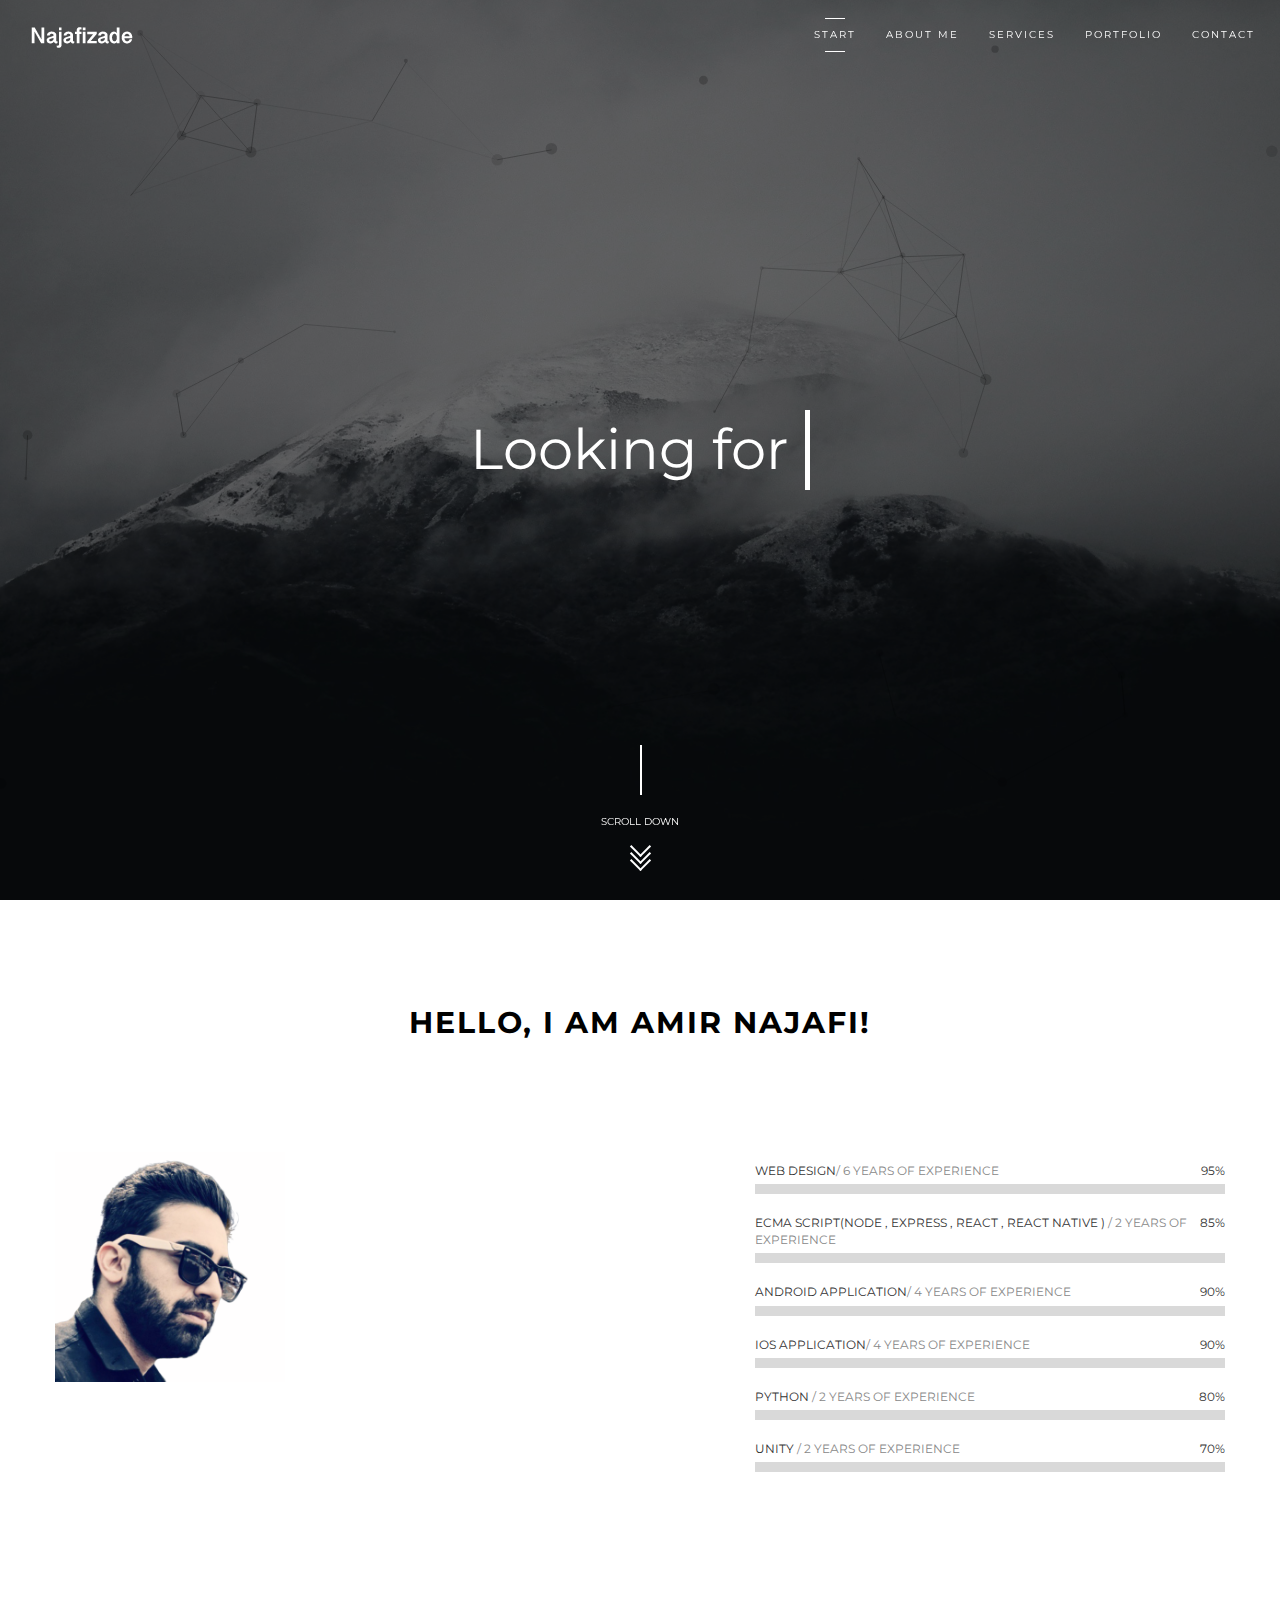
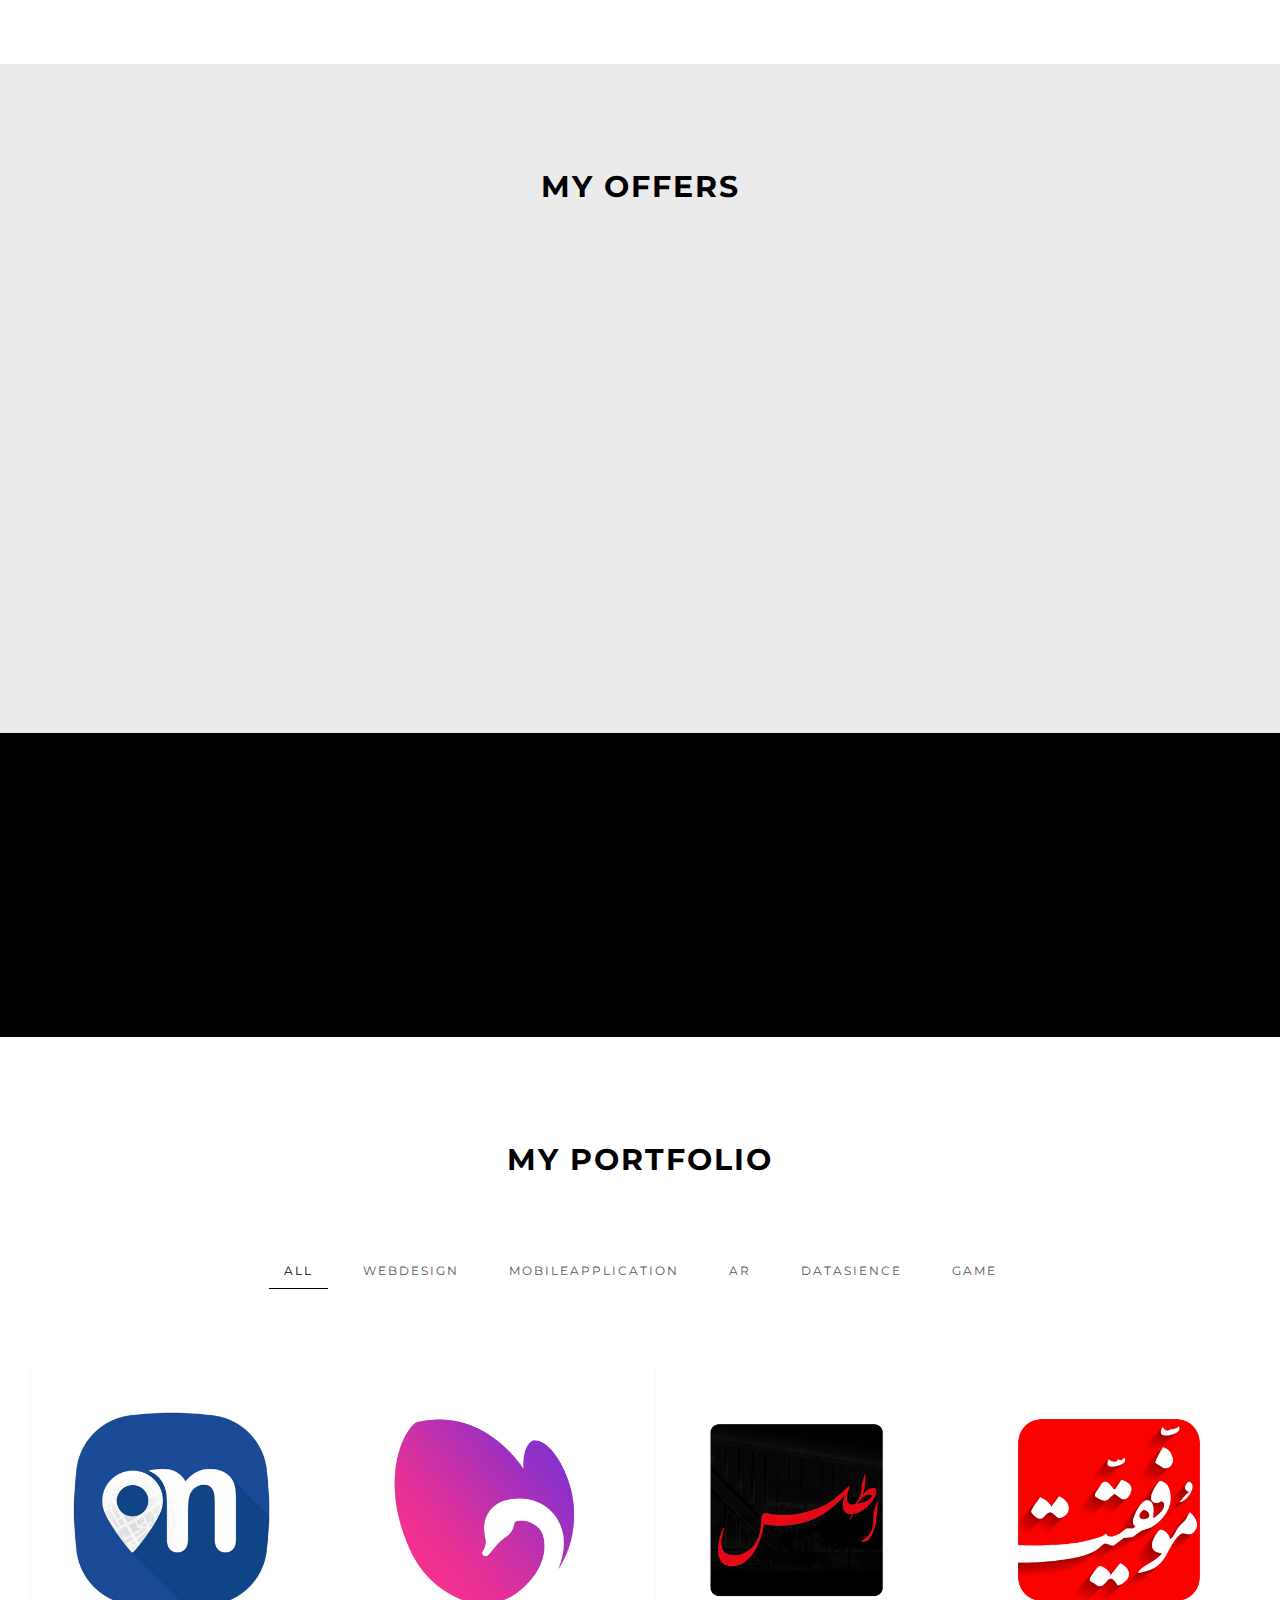
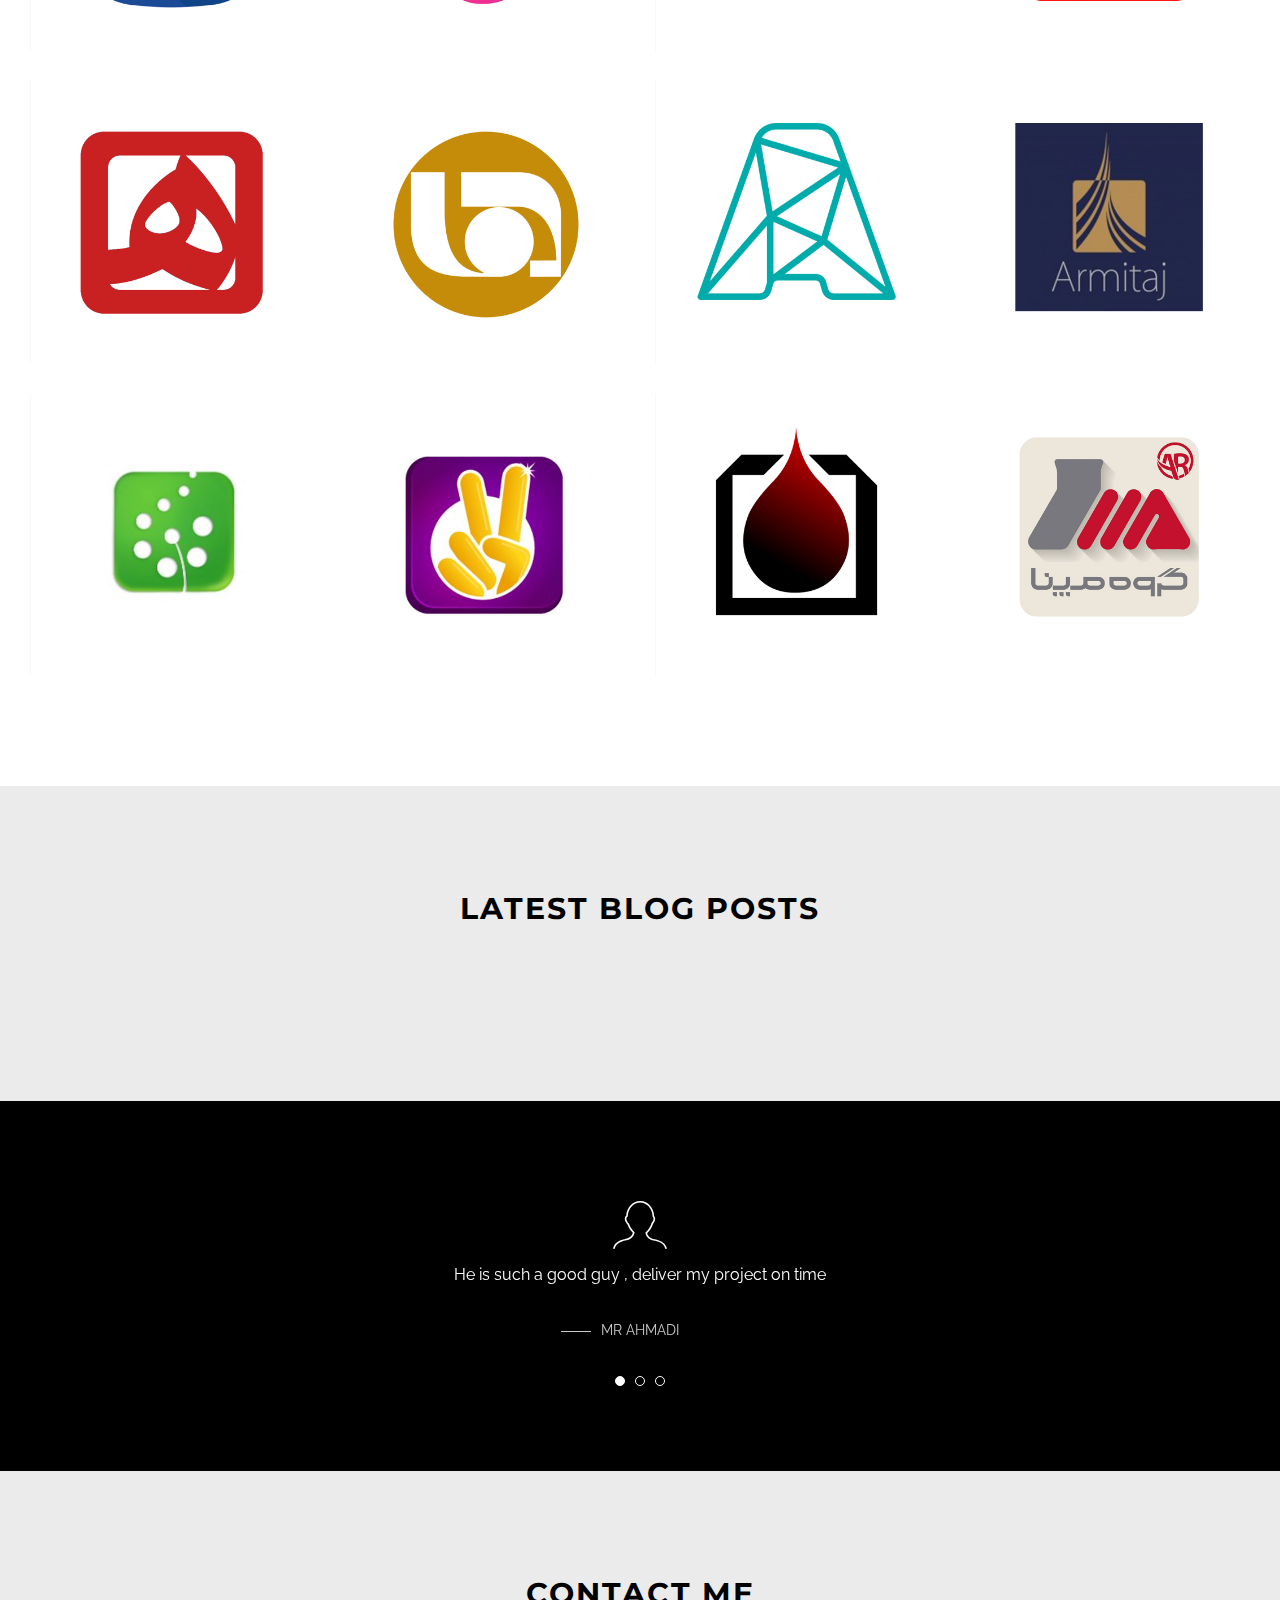
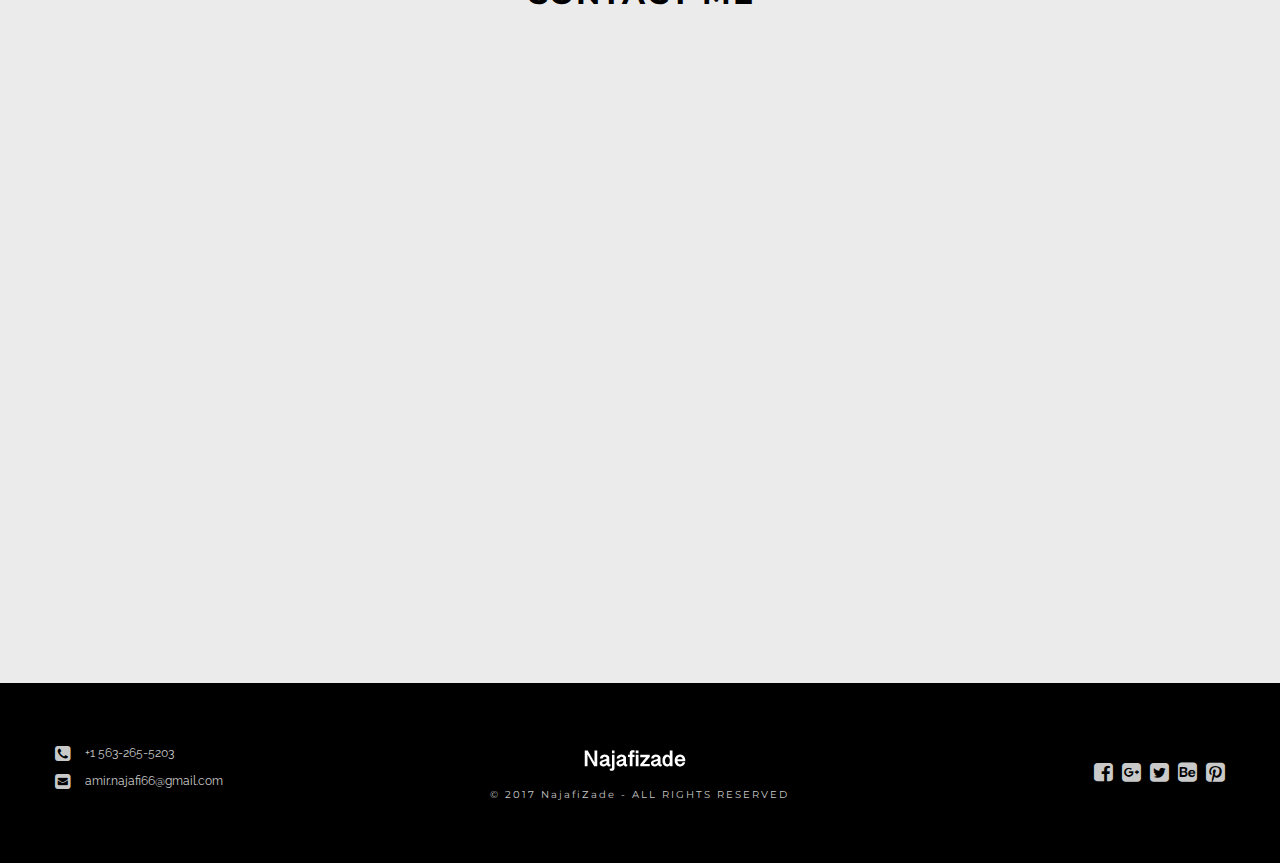
==== index.html @ f6d345a6 "init" ====
<html lang="en">

<head>
    <meta charset="utf-8">
    <meta http-equiv="X-UA-Compatible" content="IE=edge">
    <meta name="viewport" content="width=device-width, initial-scale=1">
    <meta http-equiv="Pragma" content="no-cache">
    <meta http-equiv="Expires" content="-1">
    <meta name="description" content="Amir Najafi website  , Portfolios , About  and .... ">
    <meta name="keywords" content="Amir,Najafi,zade,amirnajafi,portfolio,webdesign,mobile,appliation,data_science,python,javascript,ecma,html">
    <meta name="author" content="Amir Najafizade">
    <title>Amir Najafizade - Personal Website</title>
    <!-- <description>Amir Najafizade - Personal Website</description> -->
    <keyword></keyword>

    <!-- Google Fonts -->
    <link href="https://fonts.googleapis.com/css?family=Montserrat|Raleway&amp;subset=latin-ext" rel="stylesheet">

    <!-- CSS Libraries -->
    <link href="assets/css/libs.css" rel="stylesheet">

    <!-- Theme styles -->
    <link href="assets/css/app.css?v=20170919" rel="stylesheet">

    <!-- HTML5 shim and Respond.js for IE8 support of HTML5 elements and media queries -->
    <!-- WARNING: Respond.js doesn't work if you view the page via file:// -->
    <!--[if lt IE 9]>
      <script src="https://oss.maxcdn.com/html5shiv/3.7.3/html5shiv.min.js"></script>
      <script src="https://oss.maxcdn.com/respond/1.4.2/respond.min.js"></script>
    <![endif]-->
	
	<style>
			
		@media only screen and (max-device-width: 1024px)  { 
			.Intro.Intro--single-photo{
				background-attachment: scroll; 
			}
		}
	</style>
	
</head>

<body>
    <div id="tej">
        <!-- ========================================= PRELOADER ========================================= -->
        <div class="Preloader" id="Preloader">
            <div class="Preloader__center --v8">
                <div class="Preloader__element"></div>
                <div class="Preloader__element"></div>
                <div class="Preloader__element"></div>
                <div class="Preloader__element"></div>
                <div class="Preloader__element"></div>
                <div class="Preloader__element"></div>
            </div>
        </div>
        <!-- ========================================= PRELOADER :END ========================================= -->

        <!-- ========================================= LOGO & NAVIGATION ========================================= -->
        <div class="Navigation">
            <nav class="Navigation__bar navbar navbar-fixed-top">
                <div class="navbar-header">
                    <a class="navbar-brand page-scroll" href="#Intro">
                        <img src="assets/images/logo.png" alt="Tej" class="img-responsive">
                    </a>
                    <div class="Navigation__mobile-menu">
                        <span></span>
                        <span></span>
                        <span></span>
                    </div>
                </div>
                <!-- Collect the nav links, forms, and other content for toggling -->
                <div class="Navigation__navbar-nav navbar-right">
                    <ul class="nav navbar-nav">
                        <li class="active"><a class="page-scroll" href="#Intro">Start</a></li>
                        <li class=""><a class="page-scroll" href="#About">About me</a></li>
                        <li class=""><a class="page-scroll" href="#Services">Services</a></li>
                        <li><a class="page-scroll" href="#Portfolio">Portfolio</a></li>
                        <li><a class="page-scroll" href="#Contact">Contact</a></li>
                    </ul>
                </div>
                <!-- /.navbar-collapse -->
            </nav>
        </div>
        <!-- ========================================= LOGO & NAVIGATION :END ========================================= -->




        <!-- ========================================= INTRO SECTION ========================================= -->
        <div class="Intro Intro--single-photo" id="Intro" style="background-image: url(assets/images/intro3.jpeg)">
            <div id="particles-js"></div>
            <intro-typing></intro-typing>
            <start-arrow text="Scroll down"></start-arrow>
        </div>
        <!-- ========================================= INTRO SECTION :END ========================================= -->

        <!-- ========================================= ABOUT ME SECTION ========================================= -->
        <section id="About">
            <div class="section--basic">
                <div class="container">
                    <div class="row">
                        <div class="col-md-8 col-md-offset-2">
                            <div class="headline">
                                <h2>Hello, I am Amir Najafi!</h2>
                            </div>
                        </div>
                    </div>
                    <div class="row">
                        <div class="col-md-6">
                            <div class="about-me">
                                <h4 data-aos="fade">Some words about me</h4>
                                <image src="./assets/images/personal.png" />
                                <div class="about-me-text ta-j" data-aos="fade">
                                    <p>Multi-skilled and accomplished software engineer with 6+ years of combined experience across financial technology, Big Data, software development, and integration. Proven track record of successfully designing and implementing complex solutions in all phases of software development life cycle involving  (Java, C#, React Native, Redux, Node Js & Express, Python & Tornado, Swift, Php, Html, Golang).  Knowledge expert in unstructured database solutions and machine learning applications</p>

                                        <p>I start coding when I was 17 now I'm 25 and I'm CEO of Rojandco  and co-founder az Zibasoo and Miz startups you can find their link on my portfolios </p>
                                        <p>I'm a hard working  person trying to do my project organize and on time </p>
                                        <p>Looking for bright feautre and good opportunity</p>
                                    <!-- <p>Lorem ipsum dolor sit amet, consectetur adipisicing elit. Expedita fugiat, vero voluptates ratione reiciendis dicta, dolores labore neque itaque, consectetur vitae quos, magnam! Esse nostrum placeat laudantium amet sunt modi alias, vel suscipit.</p> -->
                                </div>
                            </div>
                        </div>
                        <!-- ========================================= SKILLS ========================================= -->
                        <div class="col-md-5 col-md-offset-1">
                            <div class="about-me-skills">
                                <h4 data-aos="fade">My skils</h4>
                                <skill percent="95">Web Design<span class="c-silver">/ 6 years of experience</span>
                                </skill>
                                <skill percent="85">Ecma Script(Node , Express , React , React native ) <span
                                        class="c-silver">/ 2 years of experience</span></skill>
                                <skill percent="90">Android Application<span class="c-silver">/ 4 years of
                                        experience</span></skill>
                                <skill percent="90">Ios Application<span class="c-silver">/ 4 years of experience</span>
                                </skill>
                                <skill percent="80">Python <span class="c-silver">/ 2 years of experience</span></skill>
                                <skill percent="70">Unity <span class="c-silver">/ 2 years of experience</span></skill>
                            </div>
                        </div>
                        <!-- ========================================= SKILLS :END ========================================= -->
                    </div>
                </div>
            </div>
        </section>
        <!-- ========================================= ABOUT ME SECTION :END ========================================= -->

        <!-- ========================================= SERVICES SECTION ========================================= -->
        <section id="Services">
            <div class="section--basic section--darker">
                <div class="container">
                    <div class="headline">
                        <h2>My offers</h2>
                    </div>
                    <div class="row pt-2">
                        <div class="col-sm-6 col-md-3">
                            <div class="offer-wrap" data-aos="fade">
                                <div class="offer-box">
                                    <i class="icon-camera"></i>
                                    <h4>Data Science</h4>
                                    <p>
                                        With 4 years of experience of designing data structure and developing AI (supervisor, unsupervised)  with python
                                    </p>
                                </div>
                            </div>
                        </div>
                        <div class="col-sm-6 col-md-3">
                            <div class="offer-wrap" data-aos="fade" data-aos-delay="150">
                                <div class="offer-box">
                                    <i class="icon-tools"></i>
                                    <h4>Design Your Backend</h4>
                                    <p>I can design your platform and  backend with the best and high-performance languages (python, go,nodejs) with restful API and connect it to no-SQL  (MongoDB) and mysql databases</p>
                                </div>
                            </div>
                        </div>
                        <div class="col-sm-6 col-md-3">
                            <div class="offer-wrap" data-aos="fade" data-aos-delay="300">
                                <div class="offer-box">
                                    <i class="icon-laptop"></i>
                                    <h4>Web Development</h4>
                                    <p>
                                        Working with the highest trend technology like Reactjs, Wordpress, Html to develop your Website
                                    </p>
                                </div>
                            </div>
                        </div>

                        <div class="col-sm-6 col-md-3">
                            <div class="offer-wrap" data-aos="fade" data-aos-delay="450">
                                <div class="offer-box">
                                    <i class="icon-mobile"></i>
                                    <h4>Mobile Applications</h4>
                                    <p>I can offer you Cross-platform application with high-performance (React native ) and Developing Native application (Swift or Java)</p>
                                </div>
                            </div>
                        </div>

                    </div>
                </div>
            </div>
        </section>
        <!-- ========================================= SERVICES SECTION :END ========================================= -->

        <!-- ========================================= COUNTERS SECTION ========================================= -->
        <div class="section paralax-counters" id="Counters">
            <div class="section--basic">
                <div class="container">
                    <div class="row">
                        <div class="col-sm-3 col-xs-6">
                            <counter data-aos="fade" data-aos-offset="150" :number="38" text="Project completed"
                                icon="fa fa-code" inline-tepmlate></counter>
                        </div>
                        <div class="col-sm-3 col-xs-6">
                            <counter data-aos="fade" data-aos-offset="150" data-aos-delay="150" :number="55"
                                text="Happy custommers" icon="fa fa-heart"></counter>
                        </div>
                        <div class="col-sm-3 col-xs-6">
                            <counter data-aos="fade" data-aos-offset="150" data-aos-delay="300" :number="1200"
                                text="Cups of coffee" icon="fa fa-coffee"></counter>
                        </div>
                        <div class="col-sm-3 col-xs-6">
                            <counter data-aos="fade" data-aos-offset="150" data-aos-delay="450" :number="10"
                                text="Award winnig" icon="fa fa-trophy"></counter>
                        </div>
                    </div>
                </div>
            </div>
        </div>
        <!-- ========================================= COUNTERS SECTION :END ========================================= -->


        <!-- ========================================= PORTFOLIO SECTION ========================================= -->
        <section id="Portfolio">
            <div class="section--basic">
                <div class="container">
                    <div class="headline">
                        <h2>My portfolio</h2>
                    </div>
                </div>
                

                <portfolio type="spacing" :data='[
                    {"name": "Onmiz Project (Website)", "image": "assets/images/portfolio/thumbs/portfolio1.jpg", "href": "https://play.google.com/store/apps/details?id=com.onmiz.app", "tags": ["Webdesign"]},
                    {"name": "Zibasoo(Mobile App)", "image": "assets/images/portfolio/thumbs/portfolio2.jpg", "href": "https://play.google.com/store/apps/details?id=com.zibasoo.apps&hl=en_US", "tags": ["MobileApplication" , "Webdesign"]},
                    {"name": "Atlas Mall (AR)", "image": "assets/images/portfolio/thumbs/portfolio3.jpg", "href": "https://cafebazaar.ir/app/com.SMGroup.atlasWeb/?l=en", "tags": ["MobileApplication" , "AR"]},
                    {"name": "Movafaghiat Magazine (AR)", "image": "assets/images/portfolio/thumbs/portfolio4.jpg", "href": "https://cafebazaar.ir/app/ir.smgroup.movafagh/?l=en", "tags": ["MobileApplication" , "AR"]},
                    {"name": "Hamshahri News Paper", "image": "assets/images/portfolio/thumbs/portfolio5.jpeg", "href": "https://cafebazaar.ir/app/ir.smgroup.hamshahri/", "tags": ["MobileApplication" , "AR"]},
                    {"name": "Tirazeh Harmoni", "image": "assets/images/portfolio/thumbs/portfolio6.jpeg", "href": "https://cafebazaar.ir/app/ir.smgroup.tirazheh/?l=fa", "tags": ["MobileApplication" , "AR"]},
                    {"name": "Algorize", "image": "assets/images/portfolio/thumbs/portfolio7.jpeg", "href": "https://algoraise.com/", "tags": ["DataSience" , "Webdesign"]},
                    {"name": "Armitaj Tower", "image": "assets/images/portfolio/thumbs/portfolio8.jpeg", "href": "http://armitajmall.com/", "tags": ["MobileApplication"]},
                    {"name": "Hamrah Doctor", "image": "assets/images/portfolio/thumbs/portfolio9.jpeg", "href": "https://hamrahdoctor.com/", "tags": ["MobileApplication"]},
                    {"name": "win", "image": "assets/images/portfolio/thumbs/portfolio10.jpeg", "href": "http://winiha.com/", "tags": ["Game" , "MobileApplication"]},
                    {"name": "Roham Refinery", "image": "assets/images/portfolio/thumbs/portfolio11.jpeg", "href": "https://cafebazaar.ir/app/ir.smgroup.roham/?l=fa", "tags":  ["MobileApplication" , "AR"]},
                    {"name": "Mapna", "image": "assets/images/portfolio/thumbs/portfolio12.jpeg", "href": "https://cafebazaar.ir/app/ir.smgroup.mapna/?l=fa", "tags":  ["MobileApplication" , "AR"]},
                ]'>
                </portfolio>
                <!-- <div class="buttons-group buttons-group-center mt-3 Portfolio-see-more" data-aos="fade">
                    <a href="project-list.html" class="btn btn-black btn-right-icon">See more <i class="fa fa-long-arrow-right"></i></a>
                </div> -->
            </div>
        </section>
        <!-- ========================================= PORTFOLIO SECTION :END ========================================= -->



    <!-- ========================================= BLOG SECTION ========================================= -->
    <section id="Blog">
        <div class="section--basic section--darker">
            <div class="container">
                <div class="headline">
                    <h2>Latest blog posts</h2>
                </div>
                <div class="Blog pt-2">
                    <div class="row">
                        <!-- <div class="col-sm-4" data-aos="fade">
                            <div class="Blog__post">
                                <div class="Blog__post-image">
                                    <a href="blog-post.html"><img src="assets/images/blog/blog1.jpg" alt=""></a>
                                </div>
                                <div class="Blog__post-caption">
                                    <a href="blog-post.html"><h4>Consectetur adipisicing elit fugiat minima</h4></a>
                                    <ul class="Blog__post-categories">
                                        <li>Fugiat,</li>
                                        <li>Aspernatur</li>
                                    </ul>
                                </div>
                            </div>
                        </div>
                        <div class="col-sm-4" data-aos="fade" data-aos-delay="200">
                            <div class="Blog__post">
                                <div class="Blog__post-image">
                                    <a href="blog-post.html"><img src="assets/images/blog/blog2.jpg" alt=""></a>
                                </div>
                                <div class="Blog__post-caption">
                                    <a href="blog-post.html"><h4>Consectetur adipisicing elit fugiat minima</h4></a>
                                    <ul class="Blog__post-categories">
                                        <li>Fugiat,</li>
                                        <li>Aspernatur</li>
                                    </ul>
                                </div>
                            </div>
                        </div>
                        <div class="col-sm-4" data-aos="fade" data-aos-delay="400">
                            <div class="Blog__post">
                                <div class="Blog__post-image">
                                    <a href="blog-post.html"><img src="assets/images/blog/blog3.jpg" alt=""></a>
                                </div>
                                <div class="Blog__post-caption">
                                    <a href="blog-post.html"><h4>Consectetur adipisicing elit fugiat minima</h4></a>
                                    <ul class="Blog__post-categories">
                                        <li>Fugiat,</li>
                                        <li>Aspernatur</li>
                                    </ul>
                                </div>
                            </div>
                        </div> -->
                    </div> 
                </div>
            </div>
        </div>
    </section>
    <!-- ========================================= BLOG SECTION :END ========================================= -->
        

    

    <!-- ========================================= TESTIMONIALS SECTION ========================================= -->
    <div class="section paralax-testimonials ">
        <testimonials>
            <testimonial author="Mr Ahmadi">
                <i class="icon-profile-male"></i>
                <p>He is such a good guy , deliver my project on time </p>
            </testimonial>
            <testimonial author="Mr Mirzai">
                <i class="icon-profile-female"></i>
                <p>God job Mr najafizade we are happy to work with you</p>
            </testimonial>
            <testimonial author="Walter White">
                <i class="icon-profile-male"></i>
                <p>Such a on time person  and experice full glad to have you on my project </p>
            </testimonial>
        </testimonials>
    </div>
    <!-- ========================================= TESTIMONIALS SECTION :END ========================================= -->

    <!-- ========================================= CONTACT SECTION ========================================= -->
    <section id="Contact" class="">
        <div class="section--basic section--darker">
            <div class="container">
                <div class="headline">
                    <h2>Contact me</h2>
                </div>
                <div class="Contact pt-2">
                    <div class="row">
                        <div class="col-md-6 col-md-offset-1 col-sm-6" data-aos="fade">
                            <contact-form>
                                <form-input name="name" label="Name*"></form-input>
                                <form-input name="email" label="E-mail*"></form-input>
                                <form-input name="subject" label="Subject"></form-input>
                                <form-input name="message" label="Type your message here*" type="textarea"></form-input>
                            </contact-form>
                        </div>
                        <div class="col-md-4 col-sm-6">
                            <h4 data-aos="fade">Feel free to contact with me!</h4>
                            <p data-aos="fade">Lorem ipsum dolor sit amet, consectetur adipisicing elit. Voluptate dolores, quasi unde quisquam facilis at ullam aperiam similique dicta voluptatibus!</p>
                            <div class="Contact__details">
                                <div class="Contact__detail"  data-aos="fade">
                                    <i class="fa fa-phone"></i> +1 563-265-5203
                                </div>
                                <div class="Contact__detail"  data-aos="fade">
                                    <i class="fa fa-envelope"></i>  amir.najafi66@gmail.com
                                </div>
                                <div class="Contact__detail"  data-aos="fade">
                                    <i class="fa fa-clock-o"></i> Sat-Fri 7:00AM - 7:00PM
                                </div>
                                <!-- <div class="Contact__detail"  data-aos="fade">
                                    <i class="fa fa-map-marker"></i> Example Street 01, 61-000 Poznan, Poland
                                </div> -->
                            </div>
                        </div>
                    </div>
                </div>
            </div>
        </div>
    </section>
    <!-- ========================================= CONTACT SECTION :END ========================================= -->

    <!-- ========================================= PAGE FOOTER ========================================= -->
    <footer>
        <div class="container">
            <div class="flex-row">
                <div class="col-sm-4">
                    <div class="footer-contacts">
                        <div class="footer-contact"><i class="fa fa-phone-square"></i> +1 563-265-5203</div>
                        <div class="footer-contact"><i class="fa fa-envelope-square"></i> amir.najafi66@gmail.com</div>
                    </div>
                </div>
                <div class="col-sm-4">
                    <img src="assets/images/logo.png" alt="Tej">
                    <div class="copyrights">© 2017 NajafiZade - ALL RIGHTS RESERVED</div>
                </div>
                <div class="col-sm-4">
                    <div class="footer-socials">
                        <a href="#"><i class="fa fa-facebook-square" aria-hidden="true"></i></a>
                        <a href="#"><i class="fa fa-google-plus-square" aria-hidden="true"></i></a>
                        <a href="#"><i class="fa fa-twitter-square" aria-hidden="true"></i></a>
                        <a href="#"><i class="fa fa-behance-square" aria-hidden="true"></i></a>
                        <a href="#"><i class="fa fa-pinterest-square" aria-hidden="true"></i></a>
                    </div>
                </div>
            </div>
        </div>
    </footer>
    <!-- ========================================= PAGE FOOTER :END ========================================= -->
    </div>

    <script src="https://ajax.googleapis.com/ajax/libs/jquery/3.4.0/jquery.min.js"></script>

    <!-- Configuration file -->
    <script src="settings/config.js"></script>

    <script>
    // Overwriting default value of Preloader duration
    window.Config.preloader.duration = 1500;
    </script>

    <!-- Application scripts -->
    <script src="assets/js/app-20171015.js"></script>


    <!-- Particles.js module file -->
    <script src="assets/js/particles.min.js"></script>
    <script>

        $( document ).ready(function () {
            var data = {
                rss_url: 'https://medium.com/feed/@amir.najafi66'
            };
            $.get('https://api.rss2json.com/v1/api.json', data, function(response) {
                if (response.status == 'ok') {
                        for (let item of response.items){
                            let html = `
                            <div class="col-sm-4" data-aos="fade">
                            <div class="Blog__post">
                                    <div class="Blog__post-image">
                                        <a href="${item.link}"><img src="${item.thumbnail}" alt=""></a>
                                    </div>
                                    <div class="Blog__post-caption">
                                        <a href="${item.link}"><h4>${item.title}</h4></a>
                                        <p> ${item.author}</p>
                                    </div>
                                </div>
                            </div>
                                `
                        $(".Blog .row").append(html)

                        }
                }
            });
        });
        
    </script>
    <!-- Particles.js initiation -->
    <script>
    particlesJS.load('particles-js', 'settings/particles-config.json');
    </script>

</body>

</html>
---- assets/css/app.css ----
/**
 * ANIMATIONS
 */

.slide-fade-enter-active {
  transition: all .8s ease;
}

.slide-fade-leave-active {
  transition: all 0.8s cubic-bezier(1, 0.5, 0.8, 1);
}

.slide-fade-enter,
.slide-fade-leave-to {
  -webkit-transform: translateX(-10px);
  transform: translateX(-10px);
  opacity: 0;
}

.spinning {
  -webkit-animation: spin 0.3s linear infinite;
  animation: spin 0.3s linear infinite;
}

@-webkit-keyframes spin {
  from {
    -webkit-transform: rotate(0deg);
    transform: rotate(0deg);
  }

  to {
    -webkit-transform: rotate(360deg);
    transform: rotate(360deg);
  }
}

@keyframes spin {
  from {
    -webkit-transform: rotate(0deg);
    transform: rotate(0deg);
  }

  to {
    -webkit-transform: rotate(360deg);
    transform: rotate(360deg);
  }
}

@-webkit-keyframes fadeIn {
  from {
    opacity: 0;
  }

  to {
    opacity: 1;
  }
}

@keyframes fadeIn {
  from {
    opacity: 0;
  }

  to {
    opacity: 1;
  }
}

/**
 * PRELOADERS
 */

.Preloader {
  position: fixed;
  z-index: 10000;
  width: 100%;
  height: 100%;
  top: 0;
  left: 0;
  display: -webkit-box;
  display: -ms-flexbox;
  display: flex;
  -webkit-box-align: center;
  -ms-flex-align: center;
  align-items: center;
  -webkit-box-pack: center;
  -ms-flex-pack: center;
  justify-content: center;
  transition: all 0.5s ease-out;
  background: #ffffff;
}

.Preloader.\--loaded {
  opacity: 0;
}

.Preloader__center .Preloader__element {
  background: #000000;
}

.Preloader__center.\--v1 {
  display: -webkit-box;
  display: -ms-flexbox;
  display: flex;
}

.Preloader__center.\--v1 .Preloader__element {
  width: 20px;
  height: 20px;
  margin: 5px;
  border-radius: 100%;
  -webkit-animation: upAndDown 1s infinite;
  animation: upAndDown 1s infinite;
}

.Preloader__center.\--v1 .Preloader__element:nth-of-type(1) {
  -webkit-animation-delay: -900ms;
  animation-delay: -900ms;
}

.Preloader__center.\--v1 .Preloader__element:nth-of-type(2) {
  -webkit-animation-delay: -800ms;
  animation-delay: -800ms;
}

.Preloader__center.\--v1 .Preloader__element:nth-of-type(3) {
  -webkit-animation-delay: -700ms;
  animation-delay: -700ms;
}

.Preloader__center.\--v1 .Preloader__element:nth-of-type(4) {
  -webkit-animation-delay: -600ms;
  animation-delay: -600ms;
}

.Preloader__center.\--v1 .Preloader__element:nth-of-type(5) {
  -webkit-animation-delay: -500ms;
  animation-delay: -500ms;
}

.Preloader__center.\--v1 .Preloader__element:nth-of-type(6) {
  -webkit-animation-delay: -400ms;
  animation-delay: -400ms;
}

.Preloader__center.\--v1 .Preloader__element:nth-of-type(7) {
  -webkit-animation-delay: -300ms;
  animation-delay: -300ms;
}

.Preloader__center.\--v1 .Preloader__element:nth-of-type(8) {
  -webkit-animation-delay: -200ms;
  animation-delay: -200ms;
}

.Preloader__center.\--v1 .Preloader__element:nth-of-type(9) {
  -webkit-animation-delay: -100ms;
  animation-delay: -100ms;
}

.Preloader__center.\--v1 .Preloader__element:nth-of-type(10) {
  -webkit-animation-delay: 0ms;
  animation-delay: 0ms;
}

.Preloader__center.\--v2 {
  display: -webkit-box;
  display: -ms-flexbox;
  display: flex;
}

.Preloader__center.\--v2 .Preloader__element {
  width: 20px;
  height: 20px;
  margin: 8px;
  border-radius: 100%;
  -webkit-animation: biggize 1s infinite ease-out;
  animation: biggize 1s infinite ease-out;
}

.Preloader__center.\--v2 .Preloader__element:nth-of-type(1) {
  -webkit-animation-delay: -500ms;
  animation-delay: -500ms;
}

.Preloader__center.\--v2 .Preloader__element:nth-of-type(2) {
  -webkit-animation-delay: -400ms;
  animation-delay: -400ms;
}

.Preloader__center.\--v2 .Preloader__element:nth-of-type(3) {
  -webkit-animation-delay: -300ms;
  animation-delay: -300ms;
}

.Preloader__center.\--v2 .Preloader__element:nth-of-type(4) {
  -webkit-animation-delay: -200ms;
  animation-delay: -200ms;
}

.Preloader__center.\--v2 .Preloader__element:nth-of-type(5) {
  -webkit-animation-delay: -100ms;
  animation-delay: -100ms;
}

.Preloader__center.\--v2 .Preloader__element:nth-of-type(6) {
  -webkit-animation-delay: 0ms;
  animation-delay: 0ms;
}

.Preloader__center.\--v3 {
  position: relative;
  width: 40px;
  height: 40px;
  -webkit-transform: rotate(45deg);
  transform: rotate(45deg);
}

.Preloader__center.\--v3 .Preloader__element {
  width: 100%;
  height: 100%;
  position: absolute;
  top: 0;
  left: 0;
  opacity: 0;
  -webkit-animation: smallize 2s linear infinite;
  animation: smallize 2s linear infinite;
  -webkit-animation-delay: -1500ms;
  animation-delay: -1500ms;
}

.Preloader__center.\--v3 .Preloader__element:nth-of-type(2) {
  -webkit-animation-delay: -1000ms;
  animation-delay: -1000ms;
}

.Preloader__center.\--v3 .Preloader__element:nth-of-type(3) {
  -webkit-animation-delay: -500ms;
  animation-delay: -500ms;
}

.Preloader__center.\--v3 .Preloader__element:nth-of-type(4) {
  -webkit-animation-delay: 0ms;
  animation-delay: 0ms;
}

.Preloader__center.\--v4 {
  display: -webkit-box;
  display: -ms-flexbox;
  display: flex;
  width: 80px;
  -ms-flex-wrap: wrap;
  flex-wrap: wrap;
}

.Preloader__center.\--v4 .Preloader__element {
  width: 16px;
  height: 16px;
  margin: 2px;
  -webkit-animation: animationFour 2s infinite;
  animation: animationFour 2s infinite;
}

.Preloader__center.\--v4 .Preloader__element:nth-of-type(1) {
  -webkit-animation-delay: -1500ms;
  animation-delay: -1500ms;
}

.Preloader__center.\--v4 .Preloader__element:nth-of-type(2) {
  -webkit-animation-delay: -1400ms;
  animation-delay: -1400ms;
}

.Preloader__center.\--v4 .Preloader__element:nth-of-type(3) {
  -webkit-animation-delay: -1300ms;
  animation-delay: -1300ms;
}

.Preloader__center.\--v4 .Preloader__element:nth-of-type(4) {
  -webkit-animation-delay: -1200ms;
  animation-delay: -1200ms;
}

.Preloader__center.\--v4 .Preloader__element:nth-of-type(5) {
  -webkit-animation-delay: -1100ms;
  animation-delay: -1100ms;
}

.Preloader__center.\--v4 .Preloader__element:nth-of-type(6) {
  -webkit-animation-delay: -1000ms;
  animation-delay: -1000ms;
}

.Preloader__center.\--v4 .Preloader__element:nth-of-type(7) {
  -webkit-animation-delay: -900ms;
  animation-delay: -900ms;
}

.Preloader__center.\--v4 .Preloader__element:nth-of-type(8) {
  -webkit-animation-delay: -800ms;
  animation-delay: -800ms;
}

.Preloader__center.\--v4 .Preloader__element:nth-of-type(9) {
  -webkit-animation-delay: -700ms;
  animation-delay: -700ms;
}

.Preloader__center.\--v4 .Preloader__element:nth-of-type(10) {
  -webkit-animation-delay: -600ms;
  animation-delay: -600ms;
}

.Preloader__center.\--v4 .Preloader__element:nth-of-type(11) {
  -webkit-animation-delay: -500ms;
  animation-delay: -500ms;
}

.Preloader__center.\--v4 .Preloader__element:nth-of-type(12) {
  -webkit-animation-delay: -400ms;
  animation-delay: -400ms;
}

.Preloader__center.\--v4 .Preloader__element:nth-of-type(13) {
  -webkit-animation-delay: -300ms;
  animation-delay: -300ms;
}

.Preloader__center.\--v4 .Preloader__element:nth-of-type(14) {
  -webkit-animation-delay: -200ms;
  animation-delay: -200ms;
}

.Preloader__center.\--v4 .Preloader__element:nth-of-type(15) {
  -webkit-animation-delay: -100ms;
  animation-delay: -100ms;
}

.Preloader__center.\--v4 .Preloader__element:nth-of-type(16) {
  -webkit-animation-delay: 0ms;
  animation-delay: 0ms;
}

.Preloader__center.\--v5 {
  display: -webkit-box;
  display: -ms-flexbox;
  display: flex;
  width: 80px;
  -ms-flex-wrap: wrap;
  flex-wrap: wrap;
  -webkit-transform: rotate(45deg);
  transform: rotate(45deg);
}

.Preloader__center.\--v5 .Preloader__element {
  width: 16px;
  height: 16px;
  margin: 2px;
  opacity: 0;
  -webkit-animation: animationFive 1.2s infinite ease-in-out;
  animation: animationFive 1.2s infinite ease-in-out;
}

.Preloader__center.\--v5 .Preloader__element:nth-of-type(9),
.Preloader__center.\--v5 .Preloader__element:nth-of-type(14) {
  -webkit-animation-delay: 200ms;
  animation-delay: 200ms;
}

.Preloader__center.\--v5 .Preloader__element:nth-of-type(5),
.Preloader__center.\--v5 .Preloader__element:nth-of-type(10),
.Preloader__center.\--v5 .Preloader__element:nth-of-type(15) {
  -webkit-animation-delay: 400ms;
  animation-delay: 400ms;
}

.Preloader__center.\--v5 .Preloader__element:nth-of-type(1),
.Preloader__center.\--v5 .Preloader__element:nth-of-type(6),
.Preloader__center.\--v5 .Preloader__element:nth-of-type(11),
.Preloader__center.\--v5 .Preloader__element:nth-of-type(16) {
  -webkit-animation-delay: 600ms;
  animation-delay: 600ms;
}

.Preloader__center.\--v5 .Preloader__element:nth-of-type(2),
.Preloader__center.\--v5 .Preloader__element:nth-of-type(7),
.Preloader__center.\--v5 .Preloader__element:nth-of-type(12) {
  -webkit-animation-delay: 800ms;
  animation-delay: 800ms;
}

.Preloader__center.\--v5 .Preloader__element:nth-of-type(3),
.Preloader__center.\--v5 .Preloader__element:nth-of-type(8) {
  -webkit-animation-delay: 1000ms;
  animation-delay: 1000ms;
}

.Preloader__center.\--v5 .Preloader__element:nth-of-type(4) {
  -webkit-animation-delay: 1200ms;
  animation-delay: 1200ms;
}

.Preloader__center.\--v6 {
  display: -webkit-box;
  display: -ms-flexbox;
  display: flex;
}

.Preloader__center.\--v6 .Preloader__element {
  width: 16px;
  height: 16px;
  margin: 2px;
  -webkit-animation: animationSix 1s infinite;
  animation: animationSix 1s infinite;
}

.Preloader__center.\--v6 .Preloader__element:nth-of-type(1) {
  -webkit-animation-delay: 100ms;
  animation-delay: 100ms;
}

.Preloader__center.\--v6 .Preloader__element:nth-of-type(2) {
  -webkit-animation-delay: 200ms;
  animation-delay: 200ms;
}

.Preloader__center.\--v6 .Preloader__element:nth-of-type(3) {
  -webkit-animation-delay: 300ms;
  animation-delay: 300ms;
}

.Preloader__center.\--v6 .Preloader__element:nth-of-type(4) {
  -webkit-animation-delay: 400ms;
  animation-delay: 400ms;
}

.Preloader__center.\--v6 .Preloader__element:nth-of-type(5) {
  -webkit-animation-delay: 500ms;
  animation-delay: 500ms;
}

.Preloader__center.\--v6 .Preloader__element:nth-of-type(6) {
  -webkit-animation-delay: 600ms;
  animation-delay: 600ms;
}

.Preloader__center.\--v7 {
  position: relative;
  height: 120px;
  width: 120px;
  margin-top: -60px;
  margin-left: -60px;
}

.Preloader__center.\--v7 .Preloader__element {
  -webkit-animation: animationSeven 1.2s cubic-bezier(0.87, 0.23, 0.2, 0.79) infinite;
  animation: animationSeven 1.2s cubic-bezier(0.87, 0.23, 0.2, 0.79) infinite;
  border-radius: 100%;
  border: 4px solid transparent;
  border-left-color: #000000;
  border-right-color: #000000;
  background: transparent;
  position: absolute;
  top: 0;
  left: 0;
}

.Preloader__center.\--v7 .Preloader__element:nth-of-type(1) {
  margin-top: 6px;
  margin-left: 6px;
  width: 158px;
  height: 158px;
  -webkit-animation-delay: -200ms;
  animation-delay: -200ms;
}

.Preloader__center.\--v7 .Preloader__element:nth-of-type(2) {
  margin-top: 12px;
  margin-left: 12px;
  width: 146px;
  height: 146px;
  -webkit-animation-delay: -160ms;
  animation-delay: -160ms;
}

.Preloader__center.\--v7 .Preloader__element:nth-of-type(3) {
  margin-top: 18px;
  margin-left: 18px;
  width: 134px;
  height: 134px;
  -webkit-animation-delay: -120ms;
  animation-delay: -120ms;
}

.Preloader__center.\--v7 .Preloader__element:nth-of-type(4) {
  margin-top: 24px;
  margin-left: 24px;
  width: 122px;
  height: 122px;
  -webkit-animation-delay: -80ms;
  animation-delay: -80ms;
}

.Preloader__center.\--v7 .Preloader__element:nth-of-type(5) {
  margin-top: 30px;
  margin-left: 30px;
  width: 110px;
  height: 110px;
  -webkit-animation-delay: -40ms;
  animation-delay: -40ms;
}

.Preloader__center.\--v7 .Preloader__element:nth-of-type(6) {
  margin-top: 36px;
  margin-left: 36px;
  width: 98px;
  height: 98px;
  -webkit-animation-delay: 0ms;
  animation-delay: 0ms;
}

.Preloader__center.\--v8 {
  position: relative;
  height: 120px;
  width: 120px;
  margin-top: -60px;
  margin-left: -60px;
}

.Preloader__center.\--v8 .Preloader__element {
  -webkit-animation: animationSeven 1.5s ease-out alternate infinite;
  animation: animationSeven 1.5s ease-out alternate infinite;
  border-radius: 100%;
  border: 4px solid transparent;
  background: transparent;
  position: absolute;
  top: 0;
  left: 0;
}

.Preloader__center.\--v8 .Preloader__element:nth-of-type(2n - 1) {
  border-left-color: #000000;
}

.Preloader__center.\--v8 .Preloader__element:nth-of-type(2n) {
  border-right-color: #000000;
}

.Preloader__center.\--v8 .Preloader__element:nth-of-type(3n) {
  border-top-color: #000000;
}

.Preloader__center.\--v8 .Preloader__element:nth-of-type(4n) {
  border-bottom-color: #000000;
}

.Preloader__center.\--v8 .Preloader__element:nth-of-type(1) {
  margin-top: 6px;
  margin-left: 6px;
  width: 158px;
  height: 158px;
  -webkit-animation-duration: 1200ms;
  animation-duration: 1200ms;
}

.Preloader__center.\--v8 .Preloader__element:nth-of-type(2) {
  margin-top: 12px;
  margin-left: 12px;
  width: 146px;
  height: 146px;
  -webkit-animation-duration: 1100ms;
  animation-duration: 1100ms;
}

.Preloader__center.\--v8 .Preloader__element:nth-of-type(3) {
  margin-top: 18px;
  margin-left: 18px;
  width: 134px;
  height: 134px;
  -webkit-animation-duration: 1000ms;
  animation-duration: 1000ms;
}

.Preloader__center.\--v8 .Preloader__element:nth-of-type(4) {
  margin-top: 24px;
  margin-left: 24px;
  width: 122px;
  height: 122px;
  -webkit-animation-duration: 900ms;
  animation-duration: 900ms;
}

.Preloader__center.\--v8 .Preloader__element:nth-of-type(5) {
  margin-top: 30px;
  margin-left: 30px;
  width: 110px;
  height: 110px;
  -webkit-animation-duration: 800ms;
  animation-duration: 800ms;
}

.Preloader__center.\--v8 .Preloader__element:nth-of-type(6) {
  margin-top: 36px;
  margin-left: 36px;
  width: 98px;
  height: 98px;
  -webkit-animation-duration: 700ms;
  animation-duration: 700ms;
}

.Preloader.\--reverse {
  background: #000000;
}

.Preloader.\--reverse .Preloader__element {
  background: #ffffff;
}

.Preloader.\--reverse.\--v7 .Preloader__element {
  background: transparent;
  border-left-color: #ffffff;
  border-right-color: #ffffff;
}

.Preloader.\--reverse.\--v8 .Preloader__element {
  background: transparent;
}

.Preloader.\--reverse.\--v8 .Preloader__element:nth-of-type(2n - 1) {
  border-left-color: #ffffff;
}

.Preloader.\--reverse.\--v8 .Preloader__element:nth-of-type(2n) {
  border-right-color: #ffffff;
}

.Preloader.\--reverse.\--v8 .Preloader__element:nth-of-type(3n) {
  border-top-color: #ffffff;
}

.Preloader.\--reverse.\--v8 .Preloader__element:nth-of-type(4n) {
  border-bottom-color: #ffffff;
}

@-webkit-keyframes upAndDown {
  50% {
    -webkit-transform: translateY(40px);
    transform: translateY(40px);
  }
}

@keyframes upAndDown {
  50% {
    -webkit-transform: translateY(40px);
    transform: translateY(40px);
  }
}

@-webkit-keyframes smallize {
  0% {
    -webkit-transform: scale(0);
    transform: scale(0);
    opacity: 0;
  }

  15% {
    -webkit-transform: scale(0.5);
    transform: scale(0.5);
    opacity: 1;
  }

  50% {
    opacity: 1;
    -webkit-transform: scale(1);
    transform: scale(1);
  }

  100% {
    opacity: 0;
    -webkit-transform: scale(3);
    transform: scale(3);
  }
}

@keyframes smallize {
  0% {
    -webkit-transform: scale(0);
    transform: scale(0);
    opacity: 0;
  }

  15% {
    -webkit-transform: scale(0.5);
    transform: scale(0.5);
    opacity: 1;
  }

  50% {
    opacity: 1;
    -webkit-transform: scale(1);
    transform: scale(1);
  }

  100% {
    opacity: 0;
    -webkit-transform: scale(3);
    transform: scale(3);
  }
}

@-webkit-keyframes biggize {
  50% {
    -webkit-transform: scale(1.5);
    transform: scale(1.5);
  }
}

@keyframes biggize {
  50% {
    -webkit-transform: scale(1.5);
    transform: scale(1.5);
  }
}

@-webkit-keyframes circlize {
  50% {
    -webkit-transform: rotate(360deg);
    transform: rotate(360deg);
    border-radius: 0;
  }
}

@keyframes circlize {
  50% {
    -webkit-transform: rotate(360deg);
    transform: rotate(360deg);
    border-radius: 0;
  }
}

@-webkit-keyframes animationFour {
  50% {
    -webkit-transform: scale(0.8);
    transform: scale(0.8);
  }
}

@keyframes animationFour {
  50% {
    -webkit-transform: scale(0.8);
    transform: scale(0.8);
  }
}

@-webkit-keyframes animationFive {
  50% {
    opacity: 1;
  }
}

@keyframes animationFive {
  50% {
    opacity: 1;
  }
}

@-webkit-keyframes animationSix {
  50% {
    opacity: 0;
  }
}

@keyframes animationSix {
  50% {
    opacity: 0;
  }
}

@-webkit-keyframes animationSeven {
  100% {
    -webkit-transform: rotate(360deg);
    transform: rotate(360deg);
  }
}

@keyframes animationSeven {
  100% {
    -webkit-transform: rotate(360deg);
    transform: rotate(360deg);
  }
}

@-webkit-keyframes quaterRotate {
  0% {
    -webkit-transform: rotate(45deg);
    transform: rotate(45deg);
  }

  25% {
    -webkit-transform: rotate(135deg);
    transform: rotate(135deg);
  }

  50% {
    -webkit-transform: rotate(225deg);
    transform: rotate(225deg);
  }

  75% {
    -webkit-transform: rotate(315deg);
    transform: rotate(315deg);
  }

  100% {
    -webkit-transform: rotate(405deg);
    transform: rotate(405deg);
  }
}

@keyframes quaterRotate {
  0% {
    -webkit-transform: rotate(45deg);
    transform: rotate(45deg);
  }

  25% {
    -webkit-transform: rotate(135deg);
    transform: rotate(135deg);
  }

  50% {
    -webkit-transform: rotate(225deg);
    transform: rotate(225deg);
  }

  75% {
    -webkit-transform: rotate(315deg);
    transform: rotate(315deg);
  }

  100% {
    -webkit-transform: rotate(405deg);
    transform: rotate(405deg);
  }
}

/**
 * BASIC STYLES
 */

html,
body,
#tej {
  height: 100%;
  width: 100%;
}

body {
  font-family: "Raleway", sans-serif;
  font-size: 14px;
  color: #333333;
  background: #ffffff;
}

p,
li {
  color: #555555;
}

p {
  line-height: 2em;
}

h1,
h2,
h3,
h4,
h5,
h6 {
  color: #000000;
  font-family: 'Montserrat', sans-serif;
  letter-spacing: 2px;
  text-transform: uppercase;
  line-height: 1.5em;
}

a {
  transition: opacity 0.3s ease-in-out;
  color: #333333;
}

a:hover {
  text-decoration: none;
  opacity: 0.9;
  color: #333333;
}

blockquote {
  line-height: 2em;
  font-style: italic;
  font-weight: bold;
  font-size: 20px;
  margin: 30px 0;
}

::-moz-selection {
  background: #000000;
  color: #ffffff;
}

::selection {
  background: #000000;
  color: #ffffff;
}

::-moz-selection {
  background: #000000;
  color: #ffffff;
}

.flex {
  -webkit-box-flex: 1;
  -ms-flex: 1;
  flex: 1;
}

.flex-row {
  display: -webkit-box;
  display: -ms-flexbox;
  display: flex;
  -webkit-box-align: center;
  -ms-flex-align: center;
  align-items: center;
  margin-left: -15px;
  margin-right: -15px;
}

.btn {
  border-radius: 0px;
  border-width: 1px;
  transition: all 0.3s ease-in-out;
}

.btn:focus,
.btn.focus,
.btn:active:focus,
.btn:active.focus,
.btn.active:focus,
.btn.active.focus {
  outline: 0px;
  outline-offset: 0px;
}

.btn {
  z-index: 10;
  position: relative;
  font-family: "Montserrat";
  font-size: 10px;
  padding: 15px 30px;
  display: -webkit-box;
  display: -ms-flexbox;
  display: flex;
  -webkit-box-align: center;
  -ms-flex-align: center;
  align-items: center;
  text-transform: uppercase;
  letter-spacing: 2px;
  overflow: hidden;
  transition: all 0.5s cubic-bezier(1, 0.5, 0.8, 1);
}

.btn:focus {
  color: inherit;
}

.btn-right-icon i {
  margin-left: 15px;
  font-size: 1.5em;
}

.btn:before,
.btn:after {
  position: absolute;
  z-index: -1;
  content: '';
  width: 120%;
  height: 120%;
  left: 0;
  top: 0;
  transition: all 0.5s ease-out;
}

.btn:before {
  -webkit-transform: translateX(-100%) rotate(45deg);
  transform: translateX(-100%) rotate(45deg);
}

.btn:after {
  -webkit-transform: translateX(100%) rotate(45deg);
  transform: translateX(100%) rotate(45deg);
}

.btn:hover:before {
  -webkit-transform: translateX(-50%) rotate(45deg) scale(4);
  transform: translateX(-50%) rotate(45deg) scale(4);
}

.btn:hover:after {
  -webkit-transform: translateX(50%) rotate(45deg) scale(4);
  transform: translateX(50%) rotate(45deg) scale(4);
}

.btn-black {
  background: transparent;
  border-color: #000000;
  color: #000000;
}

.btn-black:before,
.btn-black:after {
  background: #000000;
}

.btn-black:hover {
  color: #ffffff;
}

.btn-white {
  background: transparent;
  border-color: #ffffff;
  color: #ffffff;
}

.btn-white:before,
.btn-white:after {
  background: #ffffff;
}

.btn-white:hover {
  color: #000000;
}

.btn-disabled {
  opacity: 0.3;
  cursor: not-allowed;
}

.buttons-group {
  display: -webkit-box;
  display: -ms-flexbox;
  display: flex;
}

.buttons-group-center {
  -webkit-box-pack: center;
  -ms-flex-pack: center;
  justify-content: center;
}

.buttons-group a {
  margin: 0 5px;
}

.buttons-group a:first-of-type {
  margin: 0 5px 0 0;
}

.buttons-group a:last-of-type {
  margin: 0 0 0 5px;
}

@media all and (min-width: 1200px) {
  .container {
    width: 1200px;
  }
}

@media all and (max-width: 767px) {
  .flex-row {
    -webkit-box-orient: vertical;
    -webkit-box-direction: normal;
    -ms-flex-direction: column;
    flex-direction: column;
    margin-left: 0px;
    margin-right: 0px;
  }

  .flex-row > div {
    margin-bottom: 40px;
  }

  .flex-row > div:last-of-type {
    margin-bottom: 0px;
  }
}

/**
 * PARTICLES
 */

#particles-js {
  position: absolute;
  width: 100%;
  height: 100%;
  z-index: 30;
}

/**
 * HELPERS
 */

.mt-1 {
  margin-top: 15px;
}

.mt-2 {
  margin-top: 30px;
}

.mt-3 {
  margin-top: 45px;
}

.mb-1 {
  margin-bottom: 15px;
}

.mb-2 {
  margin-bottom: 30px;
}

.mb-3 {
  margin-bottom: 45px;
}

.ml-1 {
  margin-left: 15px;
}

.ml-2 {
  margin-left: 30px;
}

.ml-3 {
  margin-left: 45px;
}

.mr-1 {
  margin-right: 15px;
}

.mr-2 {
  margin-right: 30px;
}

.mr-3 {
  margin-right: 45px;
}

.pt-1 {
  padding-top: 15px;
}

.pt-2 {
  padding-top: 30px;
}

.pt-3 {
  padding-top: 45px;
}

.pb-1 {
  padding-bottom: 15px;
}

.pb-2 {
  padding-bottom: 30px;
}

.pb-3 {
  padding-bottom: 45px;
}

.pl-1 {
  padding-left: 15px;
}

.pl-2 {
  padding-left: 30px;
}

.pl-3 {
  padding-left: 45px;
}

.pr-1 {
  padding-right: 15px;
}

.pr-2 {
  padding-right: 30px;
}

.pr-3 {
  padding-right: 45px;
}

.c-gray {
  color: #555555;
}

.c-light {
  color: #C9C9C9;
}

.c-silver {
  color: #888888;
}

@media all and (max-width: 767px) {
  h1,
  h2,
  h3,
  h4,
  h5,
  h6 {
    letter-spacing: 1px;
  }

  h1 {
    font-size: 26px;
  }

  h2 {
    font-size: 24px;
  }

  h4 {
    font-size: 16px;
  }

  blockquote {
    font-size: 16px;
  }
}

/**
 * NAVIGATION
 */

.Navigation {
  transition: width 2s ease-in-out;
  width: 100%;
}

.Navigation__bar {
  width: 100%;
  z-index: 1000;
  padding: 10px 30px;
  background: transparent;
  transition: all 0.5s cubic-bezier(0.455, 0.03, 0.515, 0.955);
}

.Navigation__bar .navbar-nav li a {
  font-family: "Montserrat";
  letter-spacing: 2px;
  transition: all 0.3s ease-in-out;
  color: #ffffff;
  text-transform: uppercase;
  font-size: 10px;
  position: relative;
  padding: 15px 10px;
  margin-left: 10px;
}

.Navigation__bar .navbar-nav li a:after {
  transition: all 0.3s cubic-bezier(1, 0.5, 0.8, 1);
  content: '';
  width: 0px;
  height: 1px;
  background: #ffffff;
  position: absolute;
  bottom: 8px;
  right: 0px;
}

.Navigation__bar .navbar-nav li a:before {
  transition: all 0.3s cubic-bezier(1, 0.5, 0.8, 1);
  content: '';
  width: 0px;
  height: 1px;
  background: #ffffff;
  position: absolute;
  top: 8px;
  left: 0;
}

.Navigation__bar .navbar-nav li a:hover {
  background-color: transparent;
  color: #C9C9C9;
}

.Navigation__bar .navbar-nav li a:hover:after {
  width: 40px;
  right: calc(50% - 20px);
}

.Navigation__bar .navbar-nav li.active a:after {
  width: 20px;
  right: calc(50% - 10px);
}

.Navigation__bar .navbar-nav li.active a:before {
  width: 20px;
  left: calc(50% - 10px);
}

.Navigation__bar .navbar-nav li a:focus,
.Navigation__bar .navbar-nav li a:active {
  background-color: transparent;
}

.Navigation__bar .navbar-brand {
  padding: 10px 0 0 0px;
}

.Navigation--scrolled .Navigation__bar {
  background: #000000;
}

.Navigation__mobile-menu {
  display: none;
}

@media all and (max-width: 767px) {
  .Navigation__mobile-menu {
    display: inline;
    float: right;
    display: -webkit-box;
    display: -ms-flexbox;
    display: flex;
    -webkit-box-orient: vertical;
    -webkit-box-direction: normal;
    -ms-flex-direction: column;
    flex-direction: column;
    -webkit-box-pack: justify;
    -ms-flex-pack: justify;
    justify-content: space-between;
    height: 20px;
    margin: 15px 0 0 0;
  }

  .Navigation__mobile-menu span {
    transition: all 0.3s ease-in-out;
    display: block;
    width: 35px;
    height: 2px;
    background-color: #ffffff;
  }

  .Navigation__mobile-menu.\--active span:nth-of-type(1) {
    -webkit-transform: rotate(-45deg) translateY(12px);
    transform: rotate(-45deg) translateY(12px);
  }

  .Navigation__mobile-menu.\--active span:nth-of-type(2) {
    opacity: 0;
  }

  .Navigation__mobile-menu.\--active span:nth-of-type(3) {
    -webkit-transform: rotate(45deg) translateY(-12px);
    transform: rotate(45deg) translateY(-12px);
  }

  .Navigation__mobile-menu__bar {
    position: relative;
  }

  .Navigation__navbar-nav {
    position: fixed;
    z-index: -1;
    bottom: 0;
    height: 0;
    overflow: hidden;
    left: 0;
    width: 100%;
    background: #000000;
    transition: all 0.5s ease-in-out;
  }

  .Navigation__navbar-nav .navbar-nav {
    height: 100%;
    display: -webkit-box;
    display: -ms-flexbox;
    display: flex;
    -webkit-box-orient: vertical;
    -webkit-box-direction: normal;
    -ms-flex-direction: column;
    flex-direction: column;
    -webkit-box-align: center;
    -ms-flex-align: center;
    align-items: center;
    -webkit-box-pack: center;
    -ms-flex-pack: center;
    justify-content: center;
  }

  .Navigation__navbar-nav .navbar-nav li a {
    font-size: 12px;
  }

  .Navigation.\--mobile-active .Navigation__navbar-nav {
    height: 100%;
    padding-top: 70px;
  }
}

/**
 * TOP BAR
 */

.Topbar {
  transition: all 0.5s cubic-bezier(0.455, 0.03, 0.515, 0.955);
  background: #000000;
  padding: 15px 30px;
  color: white;
  text-align: center;
  position: fixed;
  top: 0;
  left: 0;
  width: 100%;
  font-size: 2em;
  z-index: 1;
}

.Topbar__goback {
  float: left;
  cursor: pointer;
}

.Topbar__goback a {
  color: #ffffff;
}

.Topbar__title {
  font-family: 'Montserrat', sans-serif;
  letter-spacing: 2px;
  text-transform: uppercase;
}

/**
 * INTRO
 */

.Intro {
  font-family: "Montserrat";
  height: 100%;
  padding: 0px;
  position: relative;
  overflow: hidden;
}

.Intro--single-photo {
  background: url(../images/intro.jpg?6f898bac584d2539f5f86c28c5529e35) no-repeat fixed 50% 50%/cover;
}

.Intro--single-photo:after {
  z-index: 10;
  position: absolute;
  width: 100%;
  height: 100%;
  content: '';
  background: rgba(0, 0, 0, 0.6);
}

.Intro--minimal {
  background: #5BC0BE;
}

.Intro .IntroTyping {
  position: absolute;
  height: 100%;
  width: 100%;
  z-index: 20;
  display: -webkit-box;
  display: -ms-flexbox;
  display: flex;
  -webkit-box-pack: center;
  -ms-flex-pack: center;
  justify-content: center;
  -webkit-box-align: center;
  -ms-flex-align: center;
  align-items: center;
  -ms-flex-line-pack: center;
  align-content: center;
  color: #ffffff;
}

.Intro .IntroTyping__body {
  font-size: 4em;
}

.Intro .IntroTyping__body li {
  font-weight: bold;
}

.Intro .StartArrow {
  z-index: 30;
  color: #ffffff;
  position: absolute;
  bottom: 40px;
  width: 100%;
  display: -webkit-box;
  display: -ms-flexbox;
  display: flex;
  -webkit-box-pack: center;
  -ms-flex-pack: center;
  justify-content: center;
  -webkit-box-align: center;
  -ms-flex-align: center;
  align-items: center;
  -ms-flex-line-pack: center;
  align-content: center;
}

/**
 * SECTIONS BASIC STYLES
 */

section,
.section {
  max-width: 100%;
  overflow: hidden;
}

section .section--basic,
.section .section--basic {
  padding: 80px 0;
}

section .section--basic.section--darker,
.section .section--basic.section--darker {
  background: rgba(0, 0, 0, 0.08);
}

section .section--basic .headline,
.section .section--basic .headline {
  text-align: center;
  margin-bottom: 60px;
}

section .section--basic .headline h2,
.section .section--basic .headline h2 {
  text-transform: uppercase;
  font-weight: bold;
}

section .section--basic .headline--left,
.section .section--basic .headline--left {
  text-align: left;
}

section .section--basic .headline--no-margin-bottom,
.section .section--basic .headline--no-margin-bottom {
  margin-bottom: 0px;
}

section .section--basic.\--nopadding-bottom,
.section .section--basic.\--nopadding-bottom {
  padding-bottom: 0px;
}

.space-from-topbar {
  padding-top: 70px;
}

.tight-container {
  font-size: 16px;
  width: 750px;
  margin: 0 auto;
}

@media all and (max-width: 800px) {
  .tight-container {
    width: auto;
    font-size: inherit;
  }
}

/**
 * ABOUT ME
 */

.about-me-text h3 {
  text-transform: uppercase;
  font-size: 18px;
  line-height: 1.8em;
  letter-spacing: 3px;
}

.about-me-text .buttons-group {
  margin-top: 30px;
}
.about-me-text.ta-j.aos-init.aos-animate {
  text-align: justify;
}
.about-me-photo {
  background-repeat: no-repeat;
  background-position: left 10% bottom;
  background-size: 40% auto;
}

.Skill__head {
  font-family: "Montserrat";
}

@media all and (max-width: 767px) {
  .about-me {
    margin-bottom: 30px;
  }
}

@media all and (max-width: 1200px) {
  .about-me-photo {
    background: transparent;
    background-image: none !important;
  }
}

/**
 * SERVICES
 */

.offer-box:before,
.offer-box:after,
.offer-wrap:before,
.offer-wrap:after {
  position: absolute;
  content: '';
  height: 10px;
  width: 10px;
  border-color: #000000;
  border-width: 0px;
  border-style: solid;
  transition: all 0.3s ease-in-out;
}

.offer-box {
  text-align: center;
  cursor: default;
}

.offer-box i {
  font-size: 48px;
  margin-bottom: 20px;
}

.offer-box h4,
.offer-box .headline {
  text-transform: uppercase;
  font-size: 14px;
  letter-spacing: 3px;
  line-height: 2em;
}

.offer-box:before {
  bottom: 0px;
  left: 0px;
  border-left-width: 1px;
  border-bottom-width: 1px;
}

.offer-box:after {
  bottom: 0px;
  right: 0px;
  border-bottom-width: 1px;
  border-right-width: 1px;
}

.offer-wrap {
  position: relative;
  padding: 30px 10px;
}

.offer-wrap:before {
  top: 0px;
  left: 0px;
  border-top-width: 1px;
  border-left-width: 1px;
}

.offer-wrap:after {
  top: 0px;
  right: 0px;
  border-top-width: 1px;
  border-right-width: 1px;
}

.offer-wrap:hover .offer-box:before,
.offer-wrap:hover .offer-box:after,
.offer-wrap:hover:before,
.offer-wrap:hover:after {
  height: 40px;
  width: 40px;
}

/**
 * PORTFOLIO
 */

.Portfolio__items {
  display: -webkit-box;
  display: -ms-flexbox;
  display: flex;
  -ms-flex-wrap: wrap;
  flex-wrap: wrap;
  display: -webkit-flex;
}

.Portfolio--spacing .Portfolio__items {
  padding: 15px;
}

.Portfolio--spacing .Portfolio__items .Portfolio-item {
  margin: 15px;
  max-width: calc(25% - 30px);
  -webkit-box-flex: 1;
  -ms-flex: 1 1 calc(25% - 30px);
  flex: 1 1 calc(25% - 30px);
}

.Portfolio__nav {
  margin-bottom: 40px;
}

.Portfolio__nav ul {
  padding-left: 0px;
  display: -webkit-box;
  display: -ms-flexbox;
  display: flex;
  display: -webkit-flex;
  -ms-flex-wrap: wrap;
  flex-wrap: wrap;
  -webkit-box-pack: center;
  -ms-flex-pack: center;
  justify-content: center;
  list-style-type: none;
}

.Portfolio__nav ul li {
  font-family: "Montserrat";
  letter-spacing: 2px;
  font-size: 12px;
  padding: 10px 15px;
  position: relative;
  text-transform: uppercase;
  margin: 10px;
  cursor: pointer;
}

.Portfolio__nav ul li:after {
  transition: all 0.3s cubic-bezier(1, 0.5, 0.8, 1);
  content: '';
  position: absolute;
  bottom: 0px;
  left: 0;
  height: 1px;
  width: 0px;
  background: #000000;
}

.Portfolio__nav ul li.active {
  color: #000000;
}

.Portfolio__nav ul li.active:after {
  width: 100%;
}

.Portfolio-item {
  max-width: 25%;
  height: auto;
  overflow: hidden;
  position: relative;
}

.Portfolio-item__name {
  color: #ffffff;
  position: relative;
  z-index: 1000;
  opacity: 0;
  transition: 0.5s all ease-in-out;
  font-size: 1.5em;
}

.Portfolio-item a {
  position: absolute;
  top: 0;
  left: 0;
  width: 100%;
  height: 100%;
  display: -webkit-box;
  display: -ms-flexbox;
  display: flex;
  display: -webkit-flex;
  -webkit-flex-wrap: wrap;
  -webkit-box-align: center;
  -ms-flex-align: center;
  align-items: center;
  -webkit-box-pack: center;
  -ms-flex-pack: center;
  justify-content: center;
}

.Portfolio-item a:before,
.Portfolio-item a:after {
  left: 0;
  top: 0;
  content: '';
  opacity: .2;
  position: absolute;
  width: 100%;
  height: 100%;
  background: rgba(0, 0, 0, 0.3);
  transition: all .6s ease-in-out;
}

.Portfolio-item a:before {
  -webkit-transform: translateX(100%);
  transform: translateX(100%);
}

.Portfolio-item a:after {
  -webkit-transform: translateX(-100%);
  transform: translateX(-100%);
}

.Portfolio-item a:hover:before,
.Portfolio-item a:hover:after {
  opacity: 1;
  z-index: 10;
  -webkit-transform: translateX(0) skewX(45deg) scale(2);
  transform: translateX(0) skewX(45deg) scale(2);
}

.Portfolio-item a:hover .Portfolio-item__name {
  opacity: 1;
}

.Portfolio-item img {
  width: 100%;
}

@media all and (max-width: 767px) {
  .Portfolio-item {
    width: 50%;
  }

  .Portfolio--spacing .Portfolio__items {
    padding: 15px;
  }

  .Portfolio--spacing .Portfolio__items .Portfolio-item {
    margin: 15px;
    max-width: calc(50% - 30px);
    -webkit-box-flex: 1;
    -ms-flex: 1 1 calc(50% - 30px);
    flex: 1 1 calc(50% - 30px);
  }
}

@media all and (max-width: 575px) {
  .Portfolio--spacing .Portfolio__items {
    padding: 15px;
  }

  .Portfolio--spacing .Portfolio__items .Portfolio-item {
    margin-bottom: 15px;
    max-width: 100%;
    width: 100%;
  }

  .Portfolio__items {
    padding: 15px;
  }

  .Portfolio__items .Portfolio-item {
    margin-bottom: 15px;
    max-width: 100%;
    width: 100%;
  }
}

/**
 * PROJECT PAGE
 */

.project-page .project-image {
  margin-bottom: 50px;
}

.project-page .project-image img {
  width: 100%;
}

.project-page .project-description {
  font-size: 16px;
}

.project-page .project-details {
  margin-bottom: 30px;
}

.project-page .project-details h4 {
  margin-top: 5px;
}

.project-page .project-detail {
  margin-top: 20px;
}

.project-page .project-detail .project-detail-label {
  color: #555555;
  text-transform: uppercase;
  font-size: 0.9em;
}

.project-page .project-detail .project-detail-value {
  font-weight: bold;
}

.project-page .project-naviagtion {
  margin-top: 50px;
  display: -webkit-box;
  display: -ms-flexbox;
  display: flex;
  -webkit-box-pack: center;
  -ms-flex-pack: center;
  justify-content: center;
  font-size: 26px;
}

.project-page .project-naviagtion a {
  margin: 0 60px;
  text-align: center;
}

@media all and (max-width: 767px) {
  .project-page .project-description {
    font-size: 14px;
  }
}

/**
 * COUNTERS
 */

.paralax-counters {
  background: #000000 no-repeat fixed 50% 50%/cover;
  position: relative;
}

.paralax-counters:after {
  z-index: 10;
  top: 0;
  left: 0;
  position: absolute;
  width: 100%;
  height: 100%;
  content: '';
  background: rgba(0, 0, 0, 0.6);
}

.Counter {
  color: #ffffff;
  text-align: center;
  position: relative;
  z-index: 20;
}

.Counter__icon {
  font-size: 24px;
}

.Counter__number {
  font-size: 48px;
  font-weight: bold;
  margin: 10px 0;
}

.Counter__text {
  font-size: 14px;
  text-transform: uppercase;
  letter-spacing: 3px;
  color: #ffffff;
}

@media all and (max-width: 767px) {
  .Counter:nth-of-type(1),
  .Counter:nth-of-type(2) {
    margin-bottom: 30px;
  }
}

/**
 * Blog
 */

.Blog__post {
  position: relative;
  overflow: hidden;
  transition: all 0.3s ease-out;
}

.Blog__post:after {
  content: '';
  z-index: 10;
  position: absolute;
  width: 100%;
  height: 100%;
  background: rgba(0, 0, 0, 0.3);
  top: 0;
  left: 0;
  -webkit-transform: translateY(0);
  transform: translateY(0);
  transition: all 0.6s cubic-bezier(1, 0.5, 0.8, 1);
}

.Blog__post:hover {
  z-index: 10;
  -webkit-transform: scale(1.1);
  transform: scale(1.1);
}

.Blog__post:hover:after {
  opacity: 0;
}

.Blog__post:hover img {
  -webkit-filter: grayscale(75%);
  filter: grayscale(75%);
}

.Blog__post:hover .Blog__post-caption {
  opacity: 1;
  transition-delay: 0.4s;
}

.Blog__post-image a {
  width: 100%;
  height: 100%;
  display: block;
  position: relative;
  z-index: 15;
}

.Blog__post-image img {
  width: 100%;
  height: 100%;
  -webkit-filter: grayscale(100%);
  filter: grayscale(100%);
  transition: all 0.6s ease-out;
}

.Blog__post-caption {
  background: rgba(0, 0, 0, 0.4);
  z-index: 20;
  opacity: 1;
  color: #ffffff;
  position: absolute;
  bottom: 0;
  left: 0;
  padding: 20px 30px;
  transition: all 0.4s cubic-bezier(1, 0.5, 0.8, 1);
}

.Blog__post-caption h4 {
  font-size: 16px;
  letter-spacing: 2px;
  color: #ffffff;
  text-transform: uppercase;
  line-height: 1.5em;
}

.Blog__post-categories {
  transition: all 0.4s ease-in-out;
  margin-top: 20px;
  list-style-type: none;
  padding-left: 0px;
}

.Blog__post-categories:before {
  content: '';
  width: 30px;
  height: 1px;
  vertical-align: middle;
  background: #C9C9C9;
  display: inline-block;
  margin-right: 15px;
}

.Blog__post-categories li {
  display: inline;
  font-size: 11px;
  text-transform: uppercase;
  letter-spacing: 2px;
  margin-left: 3px;
  color: #C9C9C9;
}

@media all and (max-width: 767px) {
  .Blog__post {
    margin-bottom: 10px;
    z-index: 10;
  }

  .Blog__post:after {
    opacity: 0;
  }

  .Blog__post .Blog__post-caption {
    opacity: 1;
  }

  .Blog__post:hover {
    -webkit-transform: inherit;
    transform: inherit;
  }
}

/**
 * BLOG POST
 */

.blog-post-image {
  display: -webkit-box;
  display: -ms-flexbox;
  display: flex;
  -webkit-box-align: center;
  -ms-flex-align: center;
  align-items: center;
  -webkit-box-pack: center;
  -ms-flex-pack: center;
  justify-content: center;
  margin: 30px 0;
}

.blog-post-image img {
  max-width: 100%;
}

.blog-post-meta-detail {
  text-transform: uppercase;
  font-weight: bold;
}

.NavLinks {
  width: 750px;
  margin: 50px auto;
  display: -webkit-box;
  display: -ms-flexbox;
  display: flex;
  -webkit-box-pack: center;
  -ms-flex-pack: center;
  justify-content: center;
}

.NavLinks__link {
  width: 50%;
  display: -webkit-box;
  display: -ms-flexbox;
  display: flex;
  -webkit-box-orient: vertical;
  -webkit-box-direction: normal;
  -ms-flex-direction: column;
  flex-direction: column;
  padding: 10px 50px;
}

.NavLinks__link.\--previous {
  -webkit-box-align: end;
  -ms-flex-align: end;
  align-items: flex-end;
  border-right: 1px solid #000000;
  text-align: right;
}

.NavLinks__link.\--next {
  -webkit-box-align: start;
  -ms-flex-align: start;
  align-items: flex-start;
  border-left: 1px solid #000000;
}

.NavLinks__label {
  text-transform: uppercase;
  font-size: 12px;
  font-weight: bold;
  letter-spacing: 2px;
  margin-bottom: 20px;
}

.NavLinks__title {
  font-size: 22px;
}

.NavLinks__title a {
  color: #000000;
}

@media all and (max-width: 767px) {
  .blog-post-text,
  .NavLinks {
    width: auto;
  }

  .blog-post-text__title,
  .NavLinks__title {
    font-size: 16px;
  }

  .blog-post-text__link.\--next,
  .NavLinks__link.\--next {
    padding: 10px 0 10px 20px;
  }

  .blog-post-text__link.\--previous,
  .NavLinks__link.\--previous {
    padding: 10px 20px 10px 0;
  }
}

/**
 * TESTIMONIALS
 */

.section.paralax-testimonials {
  background: #000000 no-repeat fixed 50% 50%/cover;
  position: relative;
  padding: 100px 0 80px 0;
}

.section.paralax-testimonials:after {
  top: 0;
  left: 0;
  position: absolute;
  width: 100%;
  height: 100%;
  content: '';
  background: rgba(0, 0, 0, 0.6);
}

.Testimonials .owl-dots {
  margin-top: 30px;
  display: -webkit-box;
  display: -ms-flexbox;
  display: flex;
  -webkit-box-pack: center;
  -ms-flex-pack: center;
  justify-content: center;
}

.Testimonials .owl-dots .owl-dot span {
  width: 10px;
  height: 10px;
  border-radius: 50%;
  border: 1px solid #ffffff;
  margin: 5px;
  display: inline-block;
  transition: 0.5s ease-in-out;
}

.Testimonials .owl-dots .owl-dot.active span {
  background: #ffffff;
}

.Testimonial {
  color: #ffffff;
}

.Testimonial__author {
  text-transform: uppercase;
  margin-right: 40px;
  color: #C9C9C9;
}

.Testimonial__author:before {
  background-color: #C9C9C9;
}

.Testimonial__body {
  font-size: 16px;
}

.Testimonial__body p {
  color: #ffffff;
}

.Testimonial i {
  font-size: 48px;
  margin-bottom: 10px;
}

/**
 * CONTACT
 */

.Contact__detail {
  margin-top: 20px;
  display: -webkit-box;
  display: -ms-flexbox;
  display: flex;
  -webkit-box-align: center;
  -ms-flex-align: center;
  align-items: center;
}

.Contact__detail i {
  font-size: 1em;
  width: 50px;
  height: 50px;
  margin-right: 20px;
  display: -webkit-box;
  display: -ms-flexbox;
  display: flex;
  -webkit-box-align: center;
  -ms-flex-align: center;
  align-items: center;
  -webkit-box-pack: center;
  -ms-flex-pack: center;
  justify-content: center;
  background: #000000;
  color: #ffffff;
}

@media all and (max-width: 767px) {
  .Contact h4 {
    margin-top: 50px;
  }
}

/**
 * FOOTER
 */

footer {
  text-align: center;
  color: #C9C9C9;
  background: #000000;
  padding: 60px 0;
}

footer .footer-contact {
  text-align: left;
  display: -webkit-box;
  display: -ms-flexbox;
  display: flex;
  -webkit-box-align: center;
  -ms-flex-align: center;
  align-items: center;
  margin-bottom: 10px;
  font-size: 12px;
}

footer .footer-contact i {
  font-size: 18px;
  margin-right: 15px;
}

footer .copyrights {
  font-family: "Montserrat";
  font-size: 10px;
  letter-spacing: 2px;
  margin-top: 10px;
}

footer .footer-socials {
  text-align: right;
}

footer .footer-socials .fa {
  font-size: 22px;
  margin-left: 5px;
}

footer .footer-socials a {
  color: inherit;
}

@media all and (max-width: 767px) {
  footer .footer-contact {
    -webkit-box-pack: center;
    -ms-flex-pack: center;
    justify-content: center;
  }

  footer .footer-contact i {
    margin-right: 5px;
  }
}

@media all and (max-width: 991px) {
  .offer-wrap {
    margin-bottom: 30px;
  }
}

@media all and (max-width: 767px) {
  section .section--basic,
  .section .section--basic {
    padding: 60px 0;
  }

  section .section--basic .headline,
  .section .section--basic .headline {
    margin-bottom: 60px;
  }

  section .section--basic .headline h2,
  .section .section--basic .headline h2 {
    text-transform: uppercase;
    font-weight: bold;
  }

  section .section--basic .headline--no-margin-bottom,
  .section .section--basic .headline--no-margin-bottom {
    margin-bottom: 0px;
  }

  .Intro .IntroTyping__body {
    font-size: 2em;
  }
}

/**
 * CONTACT FORM
 */

.Form {
  background: #000000;
  padding: 40px;
  color: #ffffff;
  font-size: 14px;
}

.Form__group {
  border-bottom: 1px solid rgba(255, 255, 255, 0.15);
}

.Form__group.Form--error {
  border-bottom-color: #D10000;
}

.Form__label {
  color: rgba(255, 255, 255, 0.6);
  text-transform: uppercase;
  letter-spacing: 2px;
  font-size: 10px;
  font-family: "Montserrat";
}

.Form ::-moz-selection {
  background: rgba(255, 255, 255, 0.15);
}

.Form ::selection {
  background: rgba(255, 255, 255, 0.15);
}

.Form__success {
  color: #ffffff;
  text-align: center;
  padding: 20px;
  background: #00d1b2;
}

.Form__error {
  color: #ffffff;
  text-align: center;
  padding: 20px;
  background: #D10000;
}



.about-me img {
  width: 230px;
  float: left;
}


.col-sm-4.aos-init.aos-animate {
  height: 300px;
}
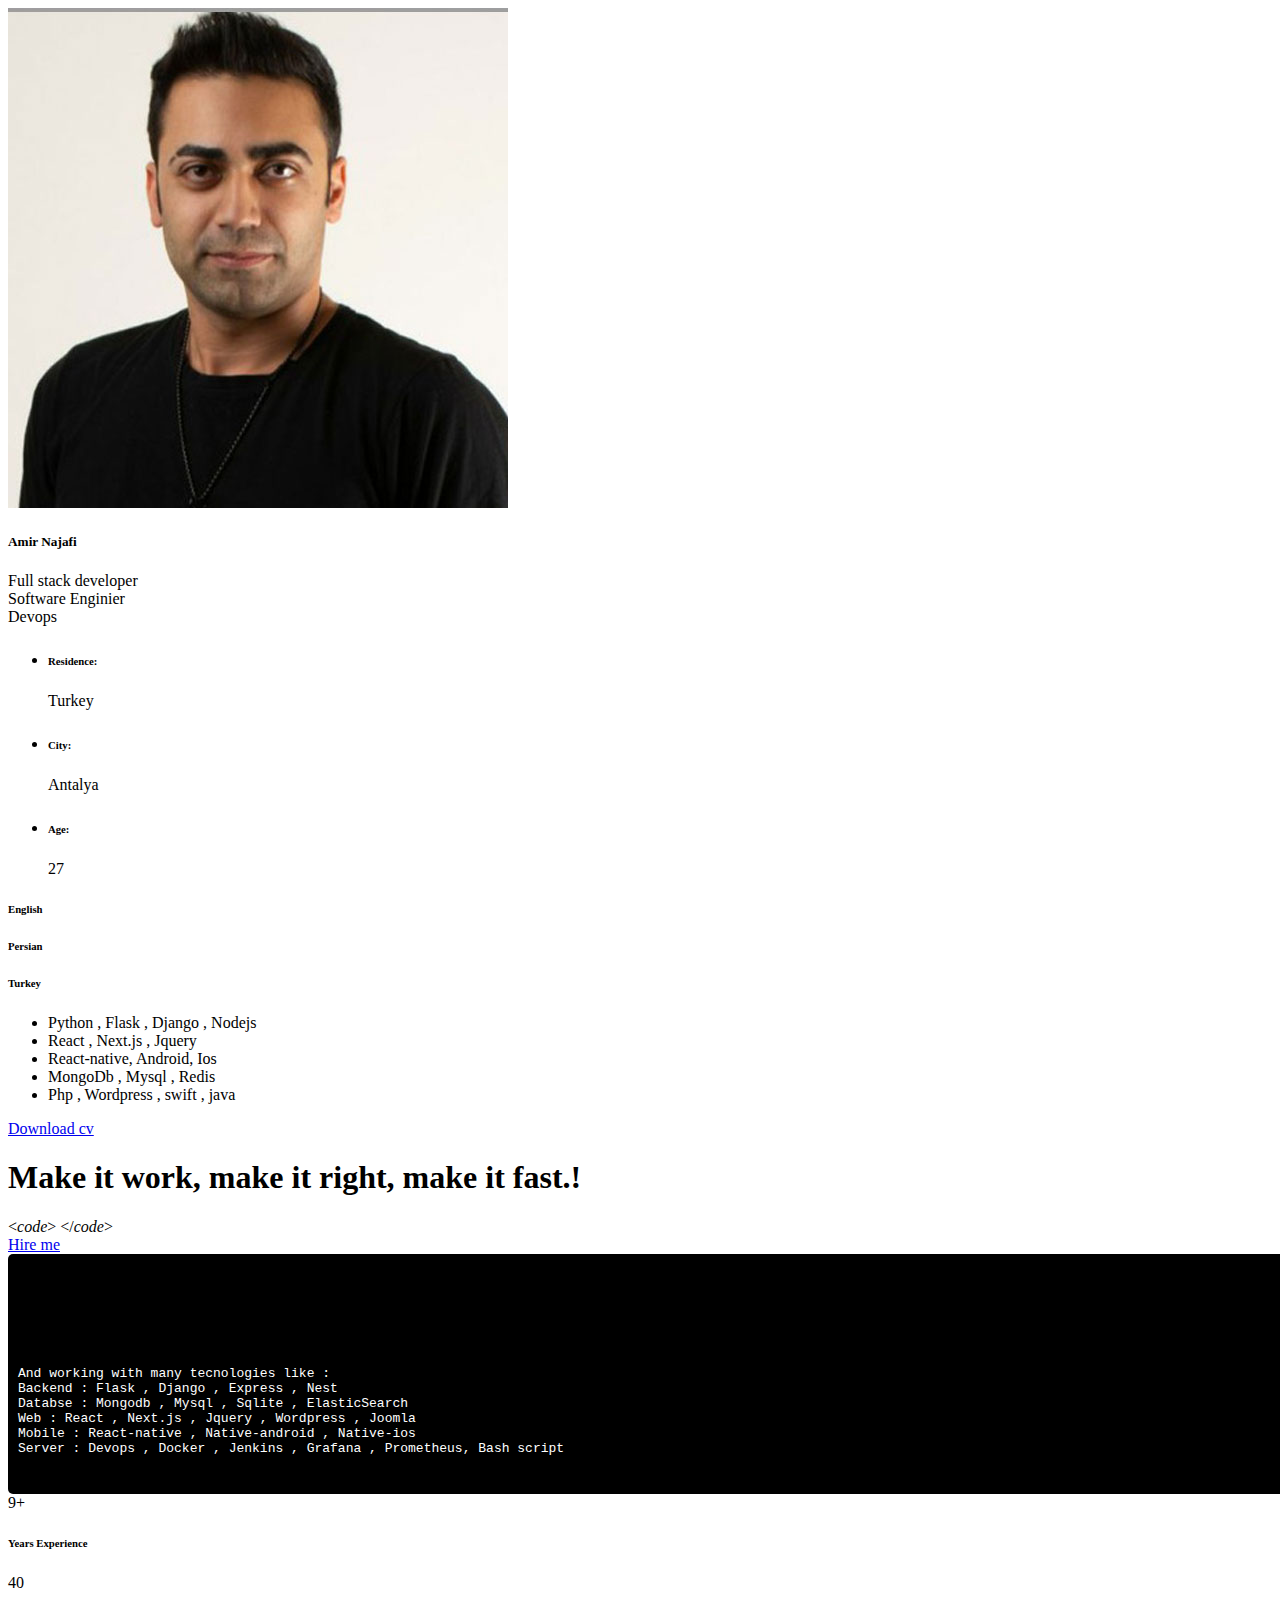
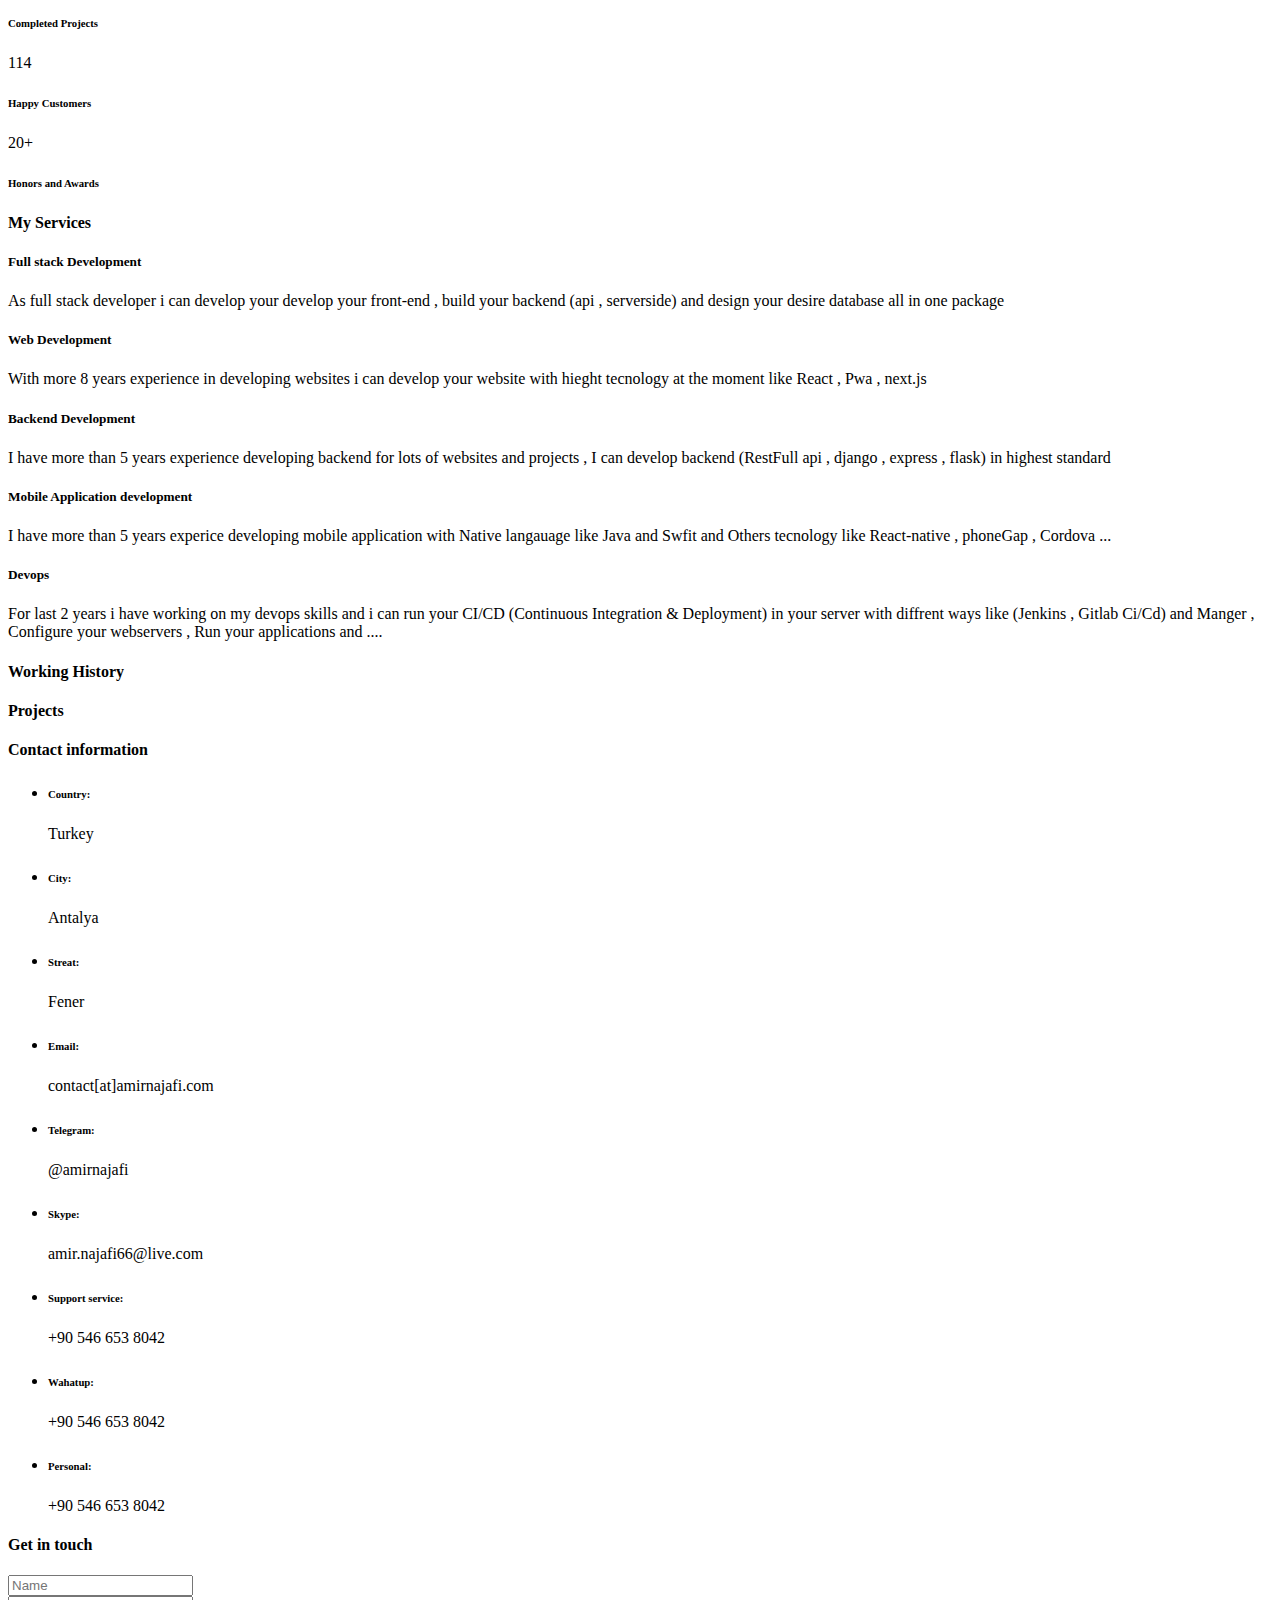
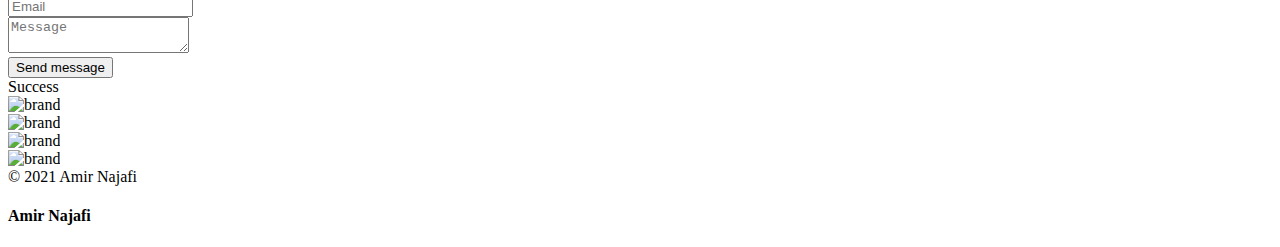
==== commit 600a49fd: "sdfd" ====
--- a/index.html
+++ b/index.html
@@ -1,467 +1,889 @@
+<!doctype html>
 <html lang="en">
 
 <head>
-    <meta charset="utf-8">
-    <meta http-equiv="X-UA-Compatible" content="IE=edge">
-    <meta name="viewport" content="width=device-width, initial-scale=1">
-    <meta http-equiv="Pragma" content="no-cache">
-    <meta http-equiv="Expires" content="-1">
-    <meta name="description" content="Amir Najafi website  , Portfolios , About  and .... ">
-    <meta name="keywords" content="Amir,Najafi,zade,amirnajafi,portfolio,webdesign,mobile,appliation,data_science,python,javascript,ecma,html">
-    <meta name="author" content="Amir Najafizade">
-    <title>Amir Najafizade - Personal Website</title>
-    <!-- <description>Amir Najafizade - Personal Website</description> -->
-    <keyword></keyword>
-
-    <!-- Google Fonts -->
-    <link href="https://fonts.googleapis.com/css?family=Montserrat|Raleway&amp;subset=latin-ext" rel="stylesheet">
-
-    <!-- CSS Libraries -->
-    <link href="assets/css/libs.css" rel="stylesheet">
-
-    <!-- Theme styles -->
-    <link href="assets/css/app.css?v=20170919" rel="stylesheet">
-
-    <!-- HTML5 shim and Respond.js for IE8 support of HTML5 elements and media queries -->
-    <!-- WARNING: Respond.js doesn't work if you view the page via file:// -->
-    <!--[if lt IE 9]>
-      <script src="https://oss.maxcdn.com/html5shiv/3.7.3/html5shiv.min.js"></script>
-      <script src="https://oss.maxcdn.com/respond/1.4.2/respond.min.js"></script>
-    <![endif]-->
-	
-	<style>
-			
-		@media only screen and (max-device-width: 1024px)  { 
-			.Intro.Intro--single-photo{
-				background-attachment: scroll; 
-			}
-		}
-	</style>
-	
+  <!-- Required meta tags -->
+  <meta charset="utf-8">
+  <meta name="viewport" content="width=device-width, initial-scale=1, shrink-to-fit=no">
+  <!-- color of address bar in mobile browser -->
+  <meta name="theme-color" content="#2B2B35">
+  <!-- favicon  -->
+  <link rel="shortcut icon" href="img/thumbnail.ico" type="image/x-icon">
+  <!-- bootstrap css -->
+  <link rel="stylesheet" href="css/plugins/bootstrap.min.css">
+  <!-- font awesome css -->
+  <link rel="stylesheet" href="css/plugins/font-awesome.min.css">
+  <!-- swiper css -->
+  <link rel="stylesheet" href="css/plugins/swiper.min.css">
+  <!-- fancybox css -->
+  <link rel="stylesheet" href="css/plugins/fancybox.min.css">
+  <!-- main css -->
+  <link rel="stylesheet" href="css/style.css">
+
+  <title>Amir Najafi</title>
+
 </head>
 
 <body>
-    <div id="tej">
-        <!-- ========================================= PRELOADER ========================================= -->
-        <div class="Preloader" id="Preloader">
-            <div class="Preloader__center --v8">
-                <div class="Preloader__element"></div>
-                <div class="Preloader__element"></div>
-                <div class="Preloader__element"></div>
-                <div class="Preloader__element"></div>
-                <div class="Preloader__element"></div>
-                <div class="Preloader__element"></div>
+
+  <!-- app -->
+  <div class="art-app art-app-onepage">
+
+    <!-- mobile top bar -->
+    <div class="art-mobile-top-bar"></div>
+
+    <!-- app wrapper -->
+    <div class="art-app-wrapper">
+
+      <!-- app container end -->
+      <div class="art-app-container">
+
+        <!-- info bar -->
+        <div class="art-info-bar">
+
+          <!-- menu bar frame -->
+          <div class="art-info-bar-frame">
+
+            <!-- info bar header -->
+            <div class="art-info-bar-header">
+              <!-- info bar button -->
+              <div class="art-info-bar-btn">
+                <!-- icon -->
+                <i class="fas fa-ellipsis-v"></i>
+              </div>
+              <!-- info bar button end -->
             </div>
+            <!-- info bar header end -->
+
+            <!-- info bar header -->
+            <div class="art-header">
+              <!-- avatar -->
+              <div class="art-avatar">
+                <a data-fancybox="avatar" data-no-swup href="img/face-1.png" class="art-avatar-curtain">
+                  <img src="img/face-1.png" alt="avatar">
+                  <i class="fas fa-expand"></i>
+                </a>
+                <!-- available -->
+                <div class="art-lamp-light">
+                  <!-- add class 'art-not-available' if not available-->
+                  <div class="art-available-lamp"></div>
+                </div>
+              </div>
+              <!-- avatar end -->
+              <!-- name -->
+              <h5 class="art-name mb-10">Amir Najafi</h5>
+              <!-- post -->
+              <div class="art-sm-text">Full stack developer <br>Software Enginier <br> Devops </div>
+            </div>
+            <!-- info bar header end -->
+
+            <!-- scroll frame -->
+            <div id="scrollbar2" class="art-scroll-frame">
+
+              <!-- info bar about -->
+              <div class="art-table p-15-15">
+                <!-- about text -->
+                <ul>
+                  <!-- country -->
+                  <li>
+                    <h6>Residence:</h6><span>Turkey</span>
+                  </li>
+                  <!-- city -->
+                  <li>
+                    <h6>City:</h6><span>Antalya</span>
+                  </li>
+                  <!-- age -->
+                  <li>
+                    <h6>Age:</h6><span>27</span>
+                  </li>
+                </ul>
+              </div>
+              <!-- info bar about end -->
+
+              <!-- divider -->
+              <div class="art-ls-divider"></div>
+
+              <!-- language skills -->
+              <div class="art-lang-skills p-30-15">
+
+                <!-- skill -->
+                <div class="art-lang-skills-item">
+                  <div id="circleprog1" class="art-cirkle-progress"></div>
+                  <!-- title -->
+                  <h6>English</h6>
+                </div>
+                <!-- skill end -->
+
+                <!-- skill -->
+                <div class="art-lang-skills-item">
+                  <div id="circleprog2" class="art-cirkle-progress"></div>
+                  <!-- title -->
+                  <h6>Persian</h6>
+                </div>
+                <!-- skill end -->
+
+                <!-- skill -->
+                <div class="art-lang-skills-item">
+                  <div id="circleprog3" class="art-cirkle-progress"></div>
+                  <!-- title -->
+                  <h6>Turkey</h6>
+                </div>
+                <!-- skill end -->
+
+              </div>
+              <!-- language skills end -->
+
+              <!-- divider -->
+              <div class="art-ls-divider"></div>
+
+
+              <!-- divider -->
+              <div class="art-ls-divider"></div>
+
+              <!-- knowledge list -->
+              <ul class="art-knowledge-list p-15-0">
+                <!-- list item -->
+                <li>Python , Flask , Django , Nodejs</li>
+                <!-- list item -->
+                <li>React , Next.js , Jquery</li>
+                <!-- list item -->
+                <li>React-native, Android, Ios</li>
+                <!-- list item -->
+                <li>MongoDb , Mysql , Redis</li>
+                <!-- list item -->
+                <li>Php , Wordpress , swift , java</li>
+              </ul>
+              <!-- knowledge list end -->
+
+              <!-- divider -->
+              <div class="art-ls-divider"></div>
+
+              <!-- links frame -->
+              <div class="art-links-frame p-15-15">
+
+                <!-- download cv button -->
+                <a href="files/cv.txt" class="art-link" download data-no-swup>Download cv <i
+                    class="fas fa-download"></i></a>
+
+              </div>
+              <!-- links frame end -->
+
+            </div>
+            <!-- scroll frame end -->
+
+            <!-- sidebar social -->
+            <div class="art-ls-social">
+              <!-- social link -->
+              <a href="#." target="_blank"><i class="fab fa-linkedin-in"></i></a>
+              <!-- social link -->
+              <a href="#." target="_blank"><i class="fab fa-dribbble"></i></a>
+              <!-- social link -->
+              <a href="#." target="_blank"><i class="fab fa-behance"></i></a>
+              <!-- social link -->
+              <a href="#." target="_blank"><i class="fab fa-github"></i></a>
+              <!-- social link -->
+              <a href="#." target="_blank"><i class="fab fa-twitter"></i></a>
+            </div>
+            <!-- sidebar social end -->
+
+          </div>
+          <!-- menu bar frame end -->
+
         </div>
-        <!-- ========================================= PRELOADER :END ========================================= -->
-
-        <!-- ========================================= LOGO & NAVIGATION ========================================= -->
-        <div class="Navigation">
-            <nav class="Navigation__bar navbar navbar-fixed-top">
-                <div class="navbar-header">
-                    <a class="navbar-brand page-scroll" href="#Intro">
-                        <img src="assets/images/logo.png" alt="Tej" class="img-responsive">
-                    </a>
-                    <div class="Navigation__mobile-menu">
-                        <span></span>
-                        <span></span>
-                        <span></span>
-                    </div>
-                </div>
-                <!-- Collect the nav links, forms, and other content for toggling -->
-                <div class="Navigation__navbar-nav navbar-right">
-                    <ul class="nav navbar-nav">
-                        <li class="active"><a class="page-scroll" href="#Intro">Start</a></li>
-                        <li class=""><a class="page-scroll" href="#About">About me</a></li>
-                        <li class=""><a class="page-scroll" href="#Services">Services</a></li>
-                        <li><a class="page-scroll" href="#Portfolio">Portfolio</a></li>
-                        <li><a class="page-scroll" href="#Contact">Contact</a></li>
-                    </ul>
-                </div>
-                <!-- /.navbar-collapse -->
-            </nav>
+        <!-- info bar end -->
+
+        <!-- content -->
+        <div class="art-content">
+
+          <!-- curtain -->
+          <div class="art-curtain"></div>
+
+          <!-- top background -->
+          <div class="art-top-bg" style="background-image: url(img/bg.jpg)">
+            <!-- overlay -->
+            <div class="art-top-bg-overlay"></div>
+            <!-- overlay end -->
+          </div>
+          <!-- top background end -->
+
+          <!-- swup container -->
+          <div class="transition-fade" id="swup">
+
+            <!-- scroll frame -->
+            <div id="scrollbar" class="art-scroll-frame">
+
+              <!-- container -->
+              <div class="container-fluid">
+
+                <!-- row -->
+                <div class="row p-60-0 p-lg-30-0 p-md-15-0">
+                  <!-- col -->
+                  <div class="col-lg-12">
+
+                    <!-- banner -->
+                    <div class="art-a art-banner" style="background-image: url(img/bg.jpg)">
+                      <!-- banner back -->
+                      <div class="art-banner-back"></div>
+                      <!-- banner dec -->
+                      <div class="art-banner-dec"></div>
+                      <!-- banner overlay -->
+                      <div class="art-banner-overlay">
+
+
+                        <!-- main title -->
+                        <div class="art-banner-title d-none d-lg-block ">
+                          <!-- title -->
+                          <h1 class="mb-15">Make it work, make it right, make it fast.!</h1>
+                          <!-- suptitle -->
+                          <div class="art-lg-text art-code mb-25">&lt;<i>code</i>&gt; <span class="txt-rotate"
+                              data-period="2000"
+                              data-rotate='[ "Full stack developer.", "ios and android applications.", "React native", "Next.js" , "Rect" , "DevOps" , "Linux" , "Server" , "MongoDb" , "Mysql" ]'></span>&lt;/<i>code</i>&gt;
+                          </div>
+                          <div class="art-buttons-frame">
+                            <!-- button -->
+                            <a href="mailto:contact@amirnajafi.com?subject=For%20Hire%20Amir"" class=" art-btn
+                              art-btn-md"><span>Hire me</span></a>
+                            <!-- button -->
+                            <!-- <a href="#." class="art-link art-white-link art-w-chevron">Hire me</a> -->
+                          </div>
+                        </div>
+
+                        <div style="background-color: black; padding:10px; width: 100%;border-radius:5px;"
+                          class="art-code">
+                          <span class="txt-rotate" data-period="2000">
+                            <p>Full-stack software engineer with 10+ years of combined experience across financial
+                              technology and software development, experience as a Backend, Mobile, and Front-end
+                              developer, love to move the cutting edge of technology problem-solving, Linux lover,
+                              trying
+                              to learn more :)</p>
+
+                            <p>I've working with many programming languages like :
+                              Python , Javascript , Php , Java , Kotlin , Swift , Go , ...</p>
+
+                            <pre style="color: white;">
+And working with many tecnologies like :
+Backend : Flask , Django , Express , Nest
+Databse : Mongodb , Mysql , Sqlite , ElasticSearch
+Web : React , Next.js , Jquery , Wordpress , Joomla
+Mobile : React-native , Native-android , Native-ios
+Server : Devops , Docker , Jenkins , Grafana , Prometheus, Bash script
+                            </pre>
+                        </div>
+
+                        <!-- main title end -->
+                        <!-- photo -->
+                        <!-- <img src="img/_face-2.png" class="art-banner-photo" alt="Your Name"> -->
+                      </div>
+                      <!-- banner overlay end -->
+                    </div>
+                    <!-- banner end -->
+
+                  </div>
+                  <!-- col end -->
+                </div>
+                <!-- row end -->
+
+              </div>
+              <!-- container end -->
+
+              <!-- container -->
+              <div class="container-fluid ">
+
+                <!-- row -->
+                <div class="row p-30-0">
+
+                  <!-- col -->
+                  <div class="col-md-3 col-6">
+
+                    <!-- couner frame -->
+                    <div class="art-counter-frame">
+                      <!-- counter -->
+                      <div class="art-counter-box">
+                        <!-- counter number -->
+                        <span class="art-counter">9</span><span class="art-counter-plus">+</span>
+                      </div>
+                      <!-- counter end -->
+                      <!-- title -->
+                      <h6>Years Experience</h6>
+                    </div>
+                    <!-- couner frame end -->
+
+                  </div>
+                  <!-- col end -->
+
+                  <!-- col -->
+                  <div class="col-md-3 col-6">
+
+                    <!-- couner frame -->
+                    <div class="art-counter-frame">
+                      <!-- counter -->
+                      <div class="art-counter-box">
+                        <!-- counter number -->
+                        <span class="art-counter">40</span>
+                      </div>
+                      <!-- counter end -->
+                      <!-- title -->
+                      <h6>Completed Projects</h6>
+                    </div>
+                    <!-- couner frame end -->
+
+                  </div>
+                  <!-- col end -->
+
+                  <!-- col -->
+                  <div class="col-md-3 col-6">
+
+                    <!-- couner frame -->
+                    <div class="art-counter-frame">
+                      <!-- counter -->
+                      <div class="art-counter-box">
+                        <!-- counter number -->
+                        <span class="art-counter">114</span>
+                      </div>
+                      <!-- counter end -->
+                      <!-- title -->
+                      <h6>Happy Customers</h6>
+                    </div>
+                    <!-- couner frame end -->
+
+                  </div>
+                  <!-- col end -->
+
+                  <!-- col -->
+                  <div class="col-md-3 col-6">
+
+                    <!-- couner frame -->
+                    <div class="art-counter-frame">
+                      <!-- counter -->
+                      <div class="art-counter-box">
+                        <!-- counter number -->
+                        <span class="art-counter">20</span><span class="art-counter-plus">+</span>
+                      </div>
+                      <!-- counter end -->
+                      <!-- title -->
+                      <h6>Honors and Awards</h6>
+                    </div>
+                    <!-- couner frame end -->
+
+                  </div>
+                  <!-- col end -->
+
+                </div>
+                <!-- row end -->
+
+              </div>
+              <!-- container end -->
+
+              <!-- container -->
+              <div class="container-fluid ">
+
+                <!-- row -->
+                <div class="row">
+
+                  <!-- col -->
+                  <div class="col-lg-12">
+
+                    <!-- section title -->
+                    <div class="art-section-title">
+                      <!-- title frame -->
+                      <div class="art-title-frame">
+                        <!-- title -->
+                        <h4>My Services</h4>
+                      </div>
+                      <!-- title frame end -->
+                    </div>
+                    <!-- section title end -->
+
+                  </div>
+                  <!-- col end -->
+
+
+
+                  <!-- col -->
+                  <div class="col-lg-4 col-md-6">
+
+                    <!-- service -->
+                    <div class="art-a art-service-icon-box">
+                      <!-- service content -->
+                      <div class="art-service-ib-content">
+                        <!-- title -->
+                        <h5 class="mb-15">Full stack Development</h5>
+                        <!-- text -->
+                        <div class="mb-15">As full stack developer i can develop your develop your front-end , build
+                          your backend (api , serverside) and design your desire database all in one package</div>
+                        <!-- button -->
+                        <!-- <div class="art-buttons-frame"><a href="#." class="art-link art-color-link art-w-chevron">Order
+                            now</a></div> -->
+                      </div>
+                      <!-- service content end -->
+                    </div>
+                    <!-- service end -->
+
+                  </div>
+                  <!-- col end -->
+
+
+                  <!-- col -->
+                  <div class="col-lg-4 col-md-6">
+                    <!-- service -->
+                    <div class="art-a art-service-icon-box">
+                      <!-- service content -->
+                      <div class="art-service-ib-content">
+                        <!-- title -->
+                        <h5 class="mb-15">Web Development</h5>
+                        <!-- text -->
+                        <div class="mb-15">
+                          With more 8 years experience in developing websites i can develop your website with hieght
+                          tecnology at the moment like React , Pwa , next.js
+                        </div>
+                        <!-- button -->
+                        <!-- <div class="art-buttons-frame"><a href="#." class="art-link art-color-link art-w-chevron">Order -->
+                        <!-- now</a></div> -->
+                      </div>
+                      <!-- service content end -->
+                    </div>
+                    <!-- service end -->
+                  </div>
+                  <!-- col end -->
+
+                  <!-- col -->
+                  <div class="col-lg-4 col-md-6">
+
+                    <!-- service -->
+                    <div class="art-a art-service-icon-box">
+                      <!-- service content -->
+                      <div class="art-service-ib-content">
+                        <!-- title -->
+                        <h5 class="mb-15">Backend Development</h5>
+                        <!-- text -->
+                        <div class="mb-15">I have more than 5 years experience developing backend for lots of websites
+                          and projects , I can develop backend (RestFull api , django , express , flask) in highest
+                          standard</div>
+                        <!-- button -->
+                        <!-- <div class="art-buttons-frame"><a href="#." class="art-link art-color-link art-w-chevron">Order
+                            now</a></div> -->
+                      </div>
+                      <!-- service content end -->
+                    </div>
+                    <!-- service end -->
+
+                  </div>
+                  <!-- col end -->
+
+                  <!-- col -->
+                  <div class="col-lg-4 col-md-6">
+
+                    <!-- service -->
+                    <div class="art-a art-service-icon-box">
+                      <!-- service content -->
+                      <div class="art-service-ib-content">
+                        <!-- title -->
+                        <h5 class="mb-15">Mobile Application development</h5>
+                        <!-- text -->
+                        <div class="mb-15">I have more than 5 years experice developing mobile application with Native
+                          langauage like Java and Swfit and Others tecnology like React-native , phoneGap , Cordova ...
+                        </div>
+                        <!-- button -->
+                        <!-- <div class="art-buttons-frame"><a href="#." class="art-link art-color-link art-w-chevron">Order
+                            now</a></div> -->
+                      </div>
+                      <!-- service content end -->
+                    </div>
+                    <!-- service end -->
+
+                  </div>
+                  <!-- col end -->
+
+                  <!-- col -->
+                  <div class="col-lg-4 col-md-6">
+
+                    <!-- service -->
+                    <div class="art-a art-service-icon-box">
+                      <!-- service content -->
+                      <div class="art-service-ib-content">
+                        <!-- title -->
+                        <h5 class="mb-15">Devops</h5>
+                        <!-- text -->
+                        <div class="mb-15">For last 2 years i have working on my devops skills and i can run your CI/CD
+                          (Continuous Integration & Deployment) in your server with diffrent ways like (Jenkins , Gitlab
+                          Ci/Cd) and Manger , Configure your webservers , Run your applications and ....</div>
+                        <!-- button -->
+                        <!-- <div class="art-buttons-frame"><a href="#." class="art-link art-color-link art-w-chevron">Order -->
+                        <!-- now</a></div> -->
+                      </div>
+                      <!-- service content end -->
+                    </div>
+                    <!-- service end -->
+
+                  </div>
+                  <!-- col end -->
+
+                </div>
+                <!-- row end -->
+
+              </div>
+              <!-- container end -->
+
+              <!-- container -->
+              <div class="container-fluid mt-3">
+                <!-- row -->
+                <div class="row">
+                  <!-- col -->
+                  <div class="col-lg-6">
+                    <!-- section title -->
+                    <div class="art-section-title">
+                      <!-- title frame -->
+                      <div class="art-title-frame">
+                        <!-- title -->
+                        <h4>Working History</h4>
+                      </div>
+                      <!-- title frame end -->
+                    </div>
+                    <!-- section title end -->
+                    <!-- timeline -->
+                    <div class="art-timeline art-gallery" id="history">
+
+                      <!-- <div class="art-timeline-item">
+                        <div class="art-timeline-mark-light"></div>
+                        <div class="art-timeline-mark"></div>
+                        <div class="art-a art-timeline-content">
+                          <div class="art-card-header">
+                            <div class="art-left-side">
+                              <h5>Title of section 1</h5>
+                              <div class="art-el-suptitle mb-15">Template author</div>
+                            </div>
+                            <div class="art-right-side">
+                              <span class="art-date">jan 2018 - may 2020</span>
+                            </div>
+                          </div>
+
+                          <p>Dolor sit amet, consectetur adipisicing elit. Iusto, optio, dolorum provident rerum aut hic
+                            quasi placeat iure tempora laudantium ipsa ad debitis unde? Iste voluptatibus minus
+                            veritatis qui ut.</p>
+                          <a data-fancybox="diplome" data-no-swup href="files/certificate.jpg"
+                            class="art-link art-color-link art-w-chevron">Diplome</a>
+                        </div>
+                      </div> -->
+
+
+
+
+                    </div>
+                    <!-- timeline end -->
+
+                  </div>
+                  <div class="col-lg-6">
+
+                    <!-- section title -->
+                    <div class="art-section-title">
+                      <!-- title frame -->
+                      <div class="art-title-frame">
+                        <!-- title -->
+                        <h4>Projects</h4>
+                      </div>
+                      <!-- title frame end -->
+                    </div>
+                    <!-- section title end -->
+
+                    <!-- timeline -->
+                    <div class="art-timeline" id="projects">
+
+                      <!-- <div class="art-timeline-item">
+                        <div class="art-timeline-mark-light"></div>
+                        <div class="art-timeline-mark"></div>
+
+
+                        <div class="art-a art-timeline-content">
+                          <div class="art-card-header">
+                            <div class="art-left-side">
+                              <h5>Title of section 1</h5>
+                              <div class="art-el-suptitle mb-15">Template author</div>
+                            </div>
+                            <div class="art-right-side">
+                              <span class="art-date">jan 2018 - may 2020</span>
+                            </div>
+                          </div>
+                          <p>Placeat iure tempora laudantium ipsa ad debitis unde? Iste voluptatibus minus veritatis qui
+                            ut.</p>
+                        </div>
+                      </div> -->
+                    </div>
+                    <!-- timeline end -->
+
+                  </div>
+                  <!-- col end -->
+
+                </div>
+                <!-- row end -->
+
+              </div>
+              <!-- container end -->
+
+
+              <!-- container -->
+              <div class="container-fluid">
+
+                <!-- row -->
+                <div class="row p-30-0">
+
+                  <!-- col -->
+                  <div class="col-lg-12">
+
+                    <!-- section title -->
+                    <div class="art-section-title">
+                      <!-- title frame -->
+                      <div class="art-title-frame">
+                        <!-- title -->
+                        <h4>Contact information</h4>
+                      </div>
+                      <!-- title frame end -->
+                    </div>
+                    <!-- section title end -->
+
+                  </div>
+                  <!-- col end -->
+                  <!-- col -->
+                  <div class="col-lg-4">
+                    <!-- contact card -->
+                    <div class="art-a art-card">
+                      <div class="art-table p-15-15">
+                        <ul>
+                          <li>
+                            <h6>Country:</h6><span>Turkey</span>
+                          </li>
+                          <li>
+                            <h6>City:</h6><span>Antalya</span>
+                          </li>
+
+                          <li>
+                            <h6>Streat:</h6><span>Fener</span>
+                          </li>
+                        </ul>
+                      </div>
+                    </div>
+                    <!-- contact card end -->
+                  </div>
+                  <!-- col end -->
+                  <!-- col -->
+                  <div class="col-lg-4">
+                    <!-- contact card -->
+                    <div class="art-a art-card">
+                      <div class="art-table p-15-15">
+                        <ul>
+                          <li>
+                            <h6>Email:</h6><span>contact[at]amirnajafi.com</span>
+                          </li>
+                          <li>
+                            <h6>Telegram:</h6><span>@amirnajafi</span>
+                          </li>
+                          <li>
+                            <h6>Skype:</h6><span>amir.najafi66@live.com</span>
+                          </li>
+                        </ul>
+                      </div>
+                    </div>
+                    <!-- contact card end -->
+                  </div>
+                  <!-- col end -->
+                  <!-- col -->
+                  <div class="col-lg-4">
+                    <!-- contact card -->
+                    <div class="art-a art-card">
+                      <div class="art-table p-15-15">
+                        <ul>
+                          <li>
+                            <h6>Support service:</h6><span>+90 546 653 8042</span>
+                          </li>
+                          <li>
+                            <h6>Wahatup:</h6><span>+90 546 653 8042</span>
+                          </li>
+                          <li>
+                            <h6>Personal:</h6><span>+90 546 653 8042</span>
+                          </li>
+                        </ul>
+                      </div>
+                    </div>
+                    <!-- contact card end -->
+
+                  </div>
+                  <!-- col end -->
+
+                  <!-- col -->
+                  <div class="col-lg-12">
+
+                    <!-- section title -->
+                    <div class="art-section-title">
+                      <!-- title frame -->
+                      <div class="art-title-frame">
+                        <!-- title -->
+                        <h4>Get in touch</h4>
+                      </div>
+                      <!-- title frame end -->
+                    </div>
+                    <!-- section title end -->
+
+                    <!-- contact form frame -->
+                    <div class="art-a art-card">
+
+                      <!-- contact form -->
+                      <form id="form" class="art-contact-form">
+                        <!-- form field -->
+                        <div class="art-form-field">
+                          <!-- name input -->
+                          <input id="name" name="name" class="art-input" type="text" placeholder="Name" required>
+                          <!-- label -->
+                          <label for="name"><i class="fas fa-user"></i></label>
+                        </div>
+                        <!-- form field end -->
+                        <!-- form field -->
+                        <div class="art-form-field">
+                          <!-- email input -->
+                          <input id="email" name="email" class="art-input" type="email" placeholder="Email" required>
+                          <!-- label -->
+                          <label for="email"><i class="fas fa-at"></i></label>
+                        </div>
+                        <!-- form field end -->
+                        <!-- form field -->
+                        <div class="art-form-field">
+                          <!-- message textarea -->
+                          <textarea id="message" name="text" class="art-input" placeholder="Message"
+                            required></textarea>
+                          <!-- label -->
+                          <label for="message"><i class="far fa-envelope"></i></label>
+                        </div>
+                        <!-- form field end -->
+                        <!-- button -->
+                        <div class="art-submit-frame">
+                          <button class="art-btn art-btn-md art-submit" type="submit"><span>Send message</span></button>
+                          <!-- success -->
+                          <div class="art-success">Success <i class="fas fa-check"></i></div>
+                        </div>
+                      </form>
+                      <!-- contact form end -->
+
+                    </div>
+                    <!-- contact form frame end -->
+
+                  </div>
+                  <!-- col end -->
+
+                </div>
+                <!-- row end -->
+
+              </div>
+              <!-- container end -->
+
+              <!-- container -->
+              <div class="container-fluid">
+
+                <!-- row -->
+                <div class="row">
+
+                  <!-- col -->
+                  <div class="col-6 col-lg-3">
+                    <!-- brand -->
+                    <img class="art-brand" src="img/brands/1.png" alt="brand">
+                  </div>
+                  <!-- col end -->
+
+                  <!-- col -->
+                  <div class="col-6 col-lg-3">
+                    <!-- brand -->
+                    <img class="art-brand" src="img/brands/2.png" alt="brand">
+                  </div>
+                  <!-- col end -->
+
+                  <!-- col -->
+                  <div class="col-6 col-lg-3">
+                    <!-- brand -->
+                    <img class="art-brand" src="img/brands/3.png" alt="brand">
+                  </div>
+                  <!-- col end -->
+
+                  <!-- col -->
+                  <div class="col-6 col-lg-3">
+                    <!-- brand -->
+                    <img class="art-brand" src="img/brands/1.png" alt="brand">
+                  </div>
+                  <!-- col end -->
+
+                </div>
+                <!-- row end -->
+
+              </div>
+              <!-- container end -->
+
+              <!-- container -->
+              <div class="container-fluid">
+
+                <!-- footer -->
+                <footer>
+                  <!-- copyright -->
+                  <div class="art-copy">© 2021 Amir Najafi</div>
+                  <!-- author ( Please! Do not delete it. You are awesome! :) -->
+                  <!-- <div>Template author:&#160; <a href="https://themeforest.net/user/millerdigitaldesign" target="_blank" -->
+                  <!-- data-no-swup>Nazar Miller</a></div> -->
+                </footer>
+                <!-- footer end -->
+
+              </div>
+              <!-- container end -->
+
+            </div>
+            <!-- scroll frame end -->
+
+          </div>
+          <!-- swup container end -->
+
         </div>
-        <!-- ========================================= LOGO & NAVIGATION :END ========================================= -->
-
-
-
-
-        <!-- ========================================= INTRO SECTION ========================================= -->
-        <div class="Intro Intro--single-photo" id="Intro" style="background-image: url(assets/images/intro3.jpeg)">
-            <div id="particles-js"></div>
-            <intro-typing></intro-typing>
-            <start-arrow text="Scroll down"></start-arrow>
-        </div>
-        <!-- ========================================= INTRO SECTION :END ========================================= -->
-
-        <!-- ========================================= ABOUT ME SECTION ========================================= -->
-        <section id="About">
-            <div class="section--basic">
-                <div class="container">
-                    <div class="row">
-                        <div class="col-md-8 col-md-offset-2">
-                            <div class="headline">
-                                <h2>Hello, I am Amir Najafi!</h2>
-                            </div>
-                        </div>
-                    </div>
-                    <div class="row">
-                        <div class="col-md-6">
-                            <div class="about-me">
-                                <h4 data-aos="fade">Some words about me</h4>
-                                <image src="./assets/images/personal.png" />
-                                <div class="about-me-text ta-j" data-aos="fade">
-                                    <p>Multi-skilled and accomplished software engineer with 6+ years of combined experience across financial technology, Big Data, software development, and integration. Proven track record of successfully designing and implementing complex solutions in all phases of software development life cycle involving  (Java, C#, React Native, Redux, Node Js & Express, Python & Tornado, Swift, Php, Html, Golang).  Knowledge expert in unstructured database solutions and machine learning applications</p>
-
-                                        <p>I start coding when I was 17 now I'm 25 and I'm CEO of Rojandco  and co-founder az Zibasoo and Miz startups you can find their link on my portfolios </p>
-                                        <p>I'm a hard working  person trying to do my project organize and on time </p>
-                                        <p>Looking for bright feautre and good opportunity</p>
-                                    <!-- <p>Lorem ipsum dolor sit amet, consectetur adipisicing elit. Expedita fugiat, vero voluptates ratione reiciendis dicta, dolores labore neque itaque, consectetur vitae quos, magnam! Esse nostrum placeat laudantium amet sunt modi alias, vel suscipit.</p> -->
-                                </div>
-                            </div>
-                        </div>
-                        <!-- ========================================= SKILLS ========================================= -->
-                        <div class="col-md-5 col-md-offset-1">
-                            <div class="about-me-skills">
-                                <h4 data-aos="fade">My skils</h4>
-                                <skill percent="95">Web Design<span class="c-silver">/ 6 years of experience</span>
-                                </skill>
-                                <skill percent="85">Ecma Script(Node , Express , React , React native ) <span
-                                        class="c-silver">/ 2 years of experience</span></skill>
-                                <skill percent="90">Android Application<span class="c-silver">/ 4 years of
-                                        experience</span></skill>
-                                <skill percent="90">Ios Application<span class="c-silver">/ 4 years of experience</span>
-                                </skill>
-                                <skill percent="80">Python <span class="c-silver">/ 2 years of experience</span></skill>
-                                <skill percent="70">Unity <span class="c-silver">/ 2 years of experience</span></skill>
-                            </div>
-                        </div>
-                        <!-- ========================================= SKILLS :END ========================================= -->
-                    </div>
-                </div>
-            </div>
-        </section>
-        <!-- ========================================= ABOUT ME SECTION :END ========================================= -->
-
-        <!-- ========================================= SERVICES SECTION ========================================= -->
-        <section id="Services">
-            <div class="section--basic section--darker">
-                <div class="container">
-                    <div class="headline">
-                        <h2>My offers</h2>
-                    </div>
-                    <div class="row pt-2">
-                        <div class="col-sm-6 col-md-3">
-                            <div class="offer-wrap" data-aos="fade">
-                                <div class="offer-box">
-                                    <i class="icon-camera"></i>
-                                    <h4>Data Science</h4>
-                                    <p>
-                                        With 4 years of experience of designing data structure and developing AI (supervisor, unsupervised)  with python
-                                    </p>
-                                </div>
-                            </div>
-                        </div>
-                        <div class="col-sm-6 col-md-3">
-                            <div class="offer-wrap" data-aos="fade" data-aos-delay="150">
-                                <div class="offer-box">
-                                    <i class="icon-tools"></i>
-                                    <h4>Design Your Backend</h4>
-                                    <p>I can design your platform and  backend with the best and high-performance languages (python, go,nodejs) with restful API and connect it to no-SQL  (MongoDB) and mysql databases</p>
-                                </div>
-                            </div>
-                        </div>
-                        <div class="col-sm-6 col-md-3">
-                            <div class="offer-wrap" data-aos="fade" data-aos-delay="300">
-                                <div class="offer-box">
-                                    <i class="icon-laptop"></i>
-                                    <h4>Web Development</h4>
-                                    <p>
-                                        Working with the highest trend technology like Reactjs, Wordpress, Html to develop your Website
-                                    </p>
-                                </div>
-                            </div>
-                        </div>
-
-                        <div class="col-sm-6 col-md-3">
-                            <div class="offer-wrap" data-aos="fade" data-aos-delay="450">
-                                <div class="offer-box">
-                                    <i class="icon-mobile"></i>
-                                    <h4>Mobile Applications</h4>
-                                    <p>I can offer you Cross-platform application with high-performance (React native ) and Developing Native application (Swift or Java)</p>
-                                </div>
-                            </div>
-                        </div>
-
-                    </div>
-                </div>
-            </div>
-        </section>
-        <!-- ========================================= SERVICES SECTION :END ========================================= -->
-
-        <!-- ========================================= COUNTERS SECTION ========================================= -->
-        <div class="section paralax-counters" id="Counters">
-            <div class="section--basic">
-                <div class="container">
-                    <div class="row">
-                        <div class="col-sm-3 col-xs-6">
-                            <counter data-aos="fade" data-aos-offset="150" :number="38" text="Project completed"
-                                icon="fa fa-code" inline-tepmlate></counter>
-                        </div>
-                        <div class="col-sm-3 col-xs-6">
-                            <counter data-aos="fade" data-aos-offset="150" data-aos-delay="150" :number="55"
-                                text="Happy custommers" icon="fa fa-heart"></counter>
-                        </div>
-                        <div class="col-sm-3 col-xs-6">
-                            <counter data-aos="fade" data-aos-offset="150" data-aos-delay="300" :number="1200"
-                                text="Cups of coffee" icon="fa fa-coffee"></counter>
-                        </div>
-                        <div class="col-sm-3 col-xs-6">
-                            <counter data-aos="fade" data-aos-offset="150" data-aos-delay="450" :number="10"
-                                text="Award winnig" icon="fa fa-trophy"></counter>
-                        </div>
-                    </div>
-                </div>
-            </div>
-        </div>
-        <!-- ========================================= COUNTERS SECTION :END ========================================= -->
-
-
-        <!-- ========================================= PORTFOLIO SECTION ========================================= -->
-        <section id="Portfolio">
-            <div class="section--basic">
-                <div class="container">
-                    <div class="headline">
-                        <h2>My portfolio</h2>
-                    </div>
-                </div>
-                
-
-                <portfolio type="spacing" :data='[
-                    {"name": "Onmiz Project (Website)", "image": "assets/images/portfolio/thumbs/portfolio1.jpg", "href": "https://play.google.com/store/apps/details?id=com.onmiz.app", "tags": ["Webdesign"]},
-                    {"name": "Zibasoo(Mobile App)", "image": "assets/images/portfolio/thumbs/portfolio2.jpg", "href": "https://play.google.com/store/apps/details?id=com.zibasoo.apps&hl=en_US", "tags": ["MobileApplication" , "Webdesign"]},
-                    {"name": "Atlas Mall (AR)", "image": "assets/images/portfolio/thumbs/portfolio3.jpg", "href": "https://cafebazaar.ir/app/com.SMGroup.atlasWeb/?l=en", "tags": ["MobileApplication" , "AR"]},
-                    {"name": "Movafaghiat Magazine (AR)", "image": "assets/images/portfolio/thumbs/portfolio4.jpg", "href": "https://cafebazaar.ir/app/ir.smgroup.movafagh/?l=en", "tags": ["MobileApplication" , "AR"]},
-                    {"name": "Hamshahri News Paper", "image": "assets/images/portfolio/thumbs/portfolio5.jpeg", "href": "https://cafebazaar.ir/app/ir.smgroup.hamshahri/", "tags": ["MobileApplication" , "AR"]},
-                    {"name": "Tirazeh Harmoni", "image": "assets/images/portfolio/thumbs/portfolio6.jpeg", "href": "https://cafebazaar.ir/app/ir.smgroup.tirazheh/?l=fa", "tags": ["MobileApplication" , "AR"]},
-                    {"name": "Algorize", "image": "assets/images/portfolio/thumbs/portfolio7.jpeg", "href": "https://algoraise.com/", "tags": ["DataSience" , "Webdesign"]},
-                    {"name": "Armitaj Tower", "image": "assets/images/portfolio/thumbs/portfolio8.jpeg", "href": "http://armitajmall.com/", "tags": ["MobileApplication"]},
-                    {"name": "Hamrah Doctor", "image": "assets/images/portfolio/thumbs/portfolio9.jpeg", "href": "https://hamrahdoctor.com/", "tags": ["MobileApplication"]},
-                    {"name": "win", "image": "assets/images/portfolio/thumbs/portfolio10.jpeg", "href": "http://winiha.com/", "tags": ["Game" , "MobileApplication"]},
-                    {"name": "Roham Refinery", "image": "assets/images/portfolio/thumbs/portfolio11.jpeg", "href": "https://cafebazaar.ir/app/ir.smgroup.roham/?l=fa", "tags":  ["MobileApplication" , "AR"]},
-                    {"name": "Mapna", "image": "assets/images/portfolio/thumbs/portfolio12.jpeg", "href": "https://cafebazaar.ir/app/ir.smgroup.mapna/?l=fa", "tags":  ["MobileApplication" , "AR"]},
-                ]'>
-                </portfolio>
-                <!-- <div class="buttons-group buttons-group-center mt-3 Portfolio-see-more" data-aos="fade">
-                    <a href="project-list.html" class="btn btn-black btn-right-icon">See more <i class="fa fa-long-arrow-right"></i></a>
-                </div> -->
-            </div>
-        </section>
-        <!-- ========================================= PORTFOLIO SECTION :END ========================================= -->
-
-
-
-    <!-- ========================================= BLOG SECTION ========================================= -->
-    <section id="Blog">
-        <div class="section--basic section--darker">
-            <div class="container">
-                <div class="headline">
-                    <h2>Latest blog posts</h2>
-                </div>
-                <div class="Blog pt-2">
-                    <div class="row">
-                        <!-- <div class="col-sm-4" data-aos="fade">
-                            <div class="Blog__post">
-                                <div class="Blog__post-image">
-                                    <a href="blog-post.html"><img src="assets/images/blog/blog1.jpg" alt=""></a>
-                                </div>
-                                <div class="Blog__post-caption">
-                                    <a href="blog-post.html"><h4>Consectetur adipisicing elit fugiat minima</h4></a>
-                                    <ul class="Blog__post-categories">
-                                        <li>Fugiat,</li>
-                                        <li>Aspernatur</li>
-                                    </ul>
-                                </div>
-                            </div>
-                        </div>
-                        <div class="col-sm-4" data-aos="fade" data-aos-delay="200">
-                            <div class="Blog__post">
-                                <div class="Blog__post-image">
-                                    <a href="blog-post.html"><img src="assets/images/blog/blog2.jpg" alt=""></a>
-                                </div>
-                                <div class="Blog__post-caption">
-                                    <a href="blog-post.html"><h4>Consectetur adipisicing elit fugiat minima</h4></a>
-                                    <ul class="Blog__post-categories">
-                                        <li>Fugiat,</li>
-                                        <li>Aspernatur</li>
-                                    </ul>
-                                </div>
-                            </div>
-                        </div>
-                        <div class="col-sm-4" data-aos="fade" data-aos-delay="400">
-                            <div class="Blog__post">
-                                <div class="Blog__post-image">
-                                    <a href="blog-post.html"><img src="assets/images/blog/blog3.jpg" alt=""></a>
-                                </div>
-                                <div class="Blog__post-caption">
-                                    <a href="blog-post.html"><h4>Consectetur adipisicing elit fugiat minima</h4></a>
-                                    <ul class="Blog__post-categories">
-                                        <li>Fugiat,</li>
-                                        <li>Aspernatur</li>
-                                    </ul>
-                                </div>
-                            </div>
-                        </div> -->
-                    </div> 
-                </div>
-            </div>
-        </div>
-    </section>
-    <!-- ========================================= BLOG SECTION :END ========================================= -->
-        
-
-    
-
-    <!-- ========================================= TESTIMONIALS SECTION ========================================= -->
-    <div class="section paralax-testimonials ">
-        <testimonials>
-            <testimonial author="Mr Ahmadi">
-                <i class="icon-profile-male"></i>
-                <p>He is such a good guy , deliver my project on time </p>
-            </testimonial>
-            <testimonial author="Mr Mirzai">
-                <i class="icon-profile-female"></i>
-                <p>God job Mr najafizade we are happy to work with you</p>
-            </testimonial>
-            <testimonial author="Walter White">
-                <i class="icon-profile-male"></i>
-                <p>Such a on time person  and experice full glad to have you on my project </p>
-            </testimonial>
-        </testimonials>
+        <!-- content end -->
+
+      </div>
+      <!-- app container end -->
+
     </div>
-    <!-- ========================================= TESTIMONIALS SECTION :END ========================================= -->
-
-    <!-- ========================================= CONTACT SECTION ========================================= -->
-    <section id="Contact" class="">
-        <div class="section--basic section--darker">
-            <div class="container">
-                <div class="headline">
-                    <h2>Contact me</h2>
-                </div>
-                <div class="Contact pt-2">
-                    <div class="row">
-                        <div class="col-md-6 col-md-offset-1 col-sm-6" data-aos="fade">
-                            <contact-form>
-                                <form-input name="name" label="Name*"></form-input>
-                                <form-input name="email" label="E-mail*"></form-input>
-                                <form-input name="subject" label="Subject"></form-input>
-                                <form-input name="message" label="Type your message here*" type="textarea"></form-input>
-                            </contact-form>
-                        </div>
-                        <div class="col-md-4 col-sm-6">
-                            <h4 data-aos="fade">Feel free to contact with me!</h4>
-                            <p data-aos="fade">Lorem ipsum dolor sit amet, consectetur adipisicing elit. Voluptate dolores, quasi unde quisquam facilis at ullam aperiam similique dicta voluptatibus!</p>
-                            <div class="Contact__details">
-                                <div class="Contact__detail"  data-aos="fade">
-                                    <i class="fa fa-phone"></i> +1 563-265-5203
-                                </div>
-                                <div class="Contact__detail"  data-aos="fade">
-                                    <i class="fa fa-envelope"></i>  amir.najafi66@gmail.com
-                                </div>
-                                <div class="Contact__detail"  data-aos="fade">
-                                    <i class="fa fa-clock-o"></i> Sat-Fri 7:00AM - 7:00PM
-                                </div>
-                                <!-- <div class="Contact__detail"  data-aos="fade">
-                                    <i class="fa fa-map-marker"></i> Example Street 01, 61-000 Poznan, Poland
-                                </div> -->
-                            </div>
-                        </div>
-                    </div>
-                </div>
-            </div>
-        </div>
-    </section>
-    <!-- ========================================= CONTACT SECTION :END ========================================= -->
-
-    <!-- ========================================= PAGE FOOTER ========================================= -->
-    <footer>
-        <div class="container">
-            <div class="flex-row">
-                <div class="col-sm-4">
-                    <div class="footer-contacts">
-                        <div class="footer-contact"><i class="fa fa-phone-square"></i> +1 563-265-5203</div>
-                        <div class="footer-contact"><i class="fa fa-envelope-square"></i> amir.najafi66@gmail.com</div>
-                    </div>
-                </div>
-                <div class="col-sm-4">
-                    <img src="assets/images/logo.png" alt="Tej">
-                    <div class="copyrights">© 2017 NajafiZade - ALL RIGHTS RESERVED</div>
-                </div>
-                <div class="col-sm-4">
-                    <div class="footer-socials">
-                        <a href="#"><i class="fa fa-facebook-square" aria-hidden="true"></i></a>
-                        <a href="#"><i class="fa fa-google-plus-square" aria-hidden="true"></i></a>
-                        <a href="#"><i class="fa fa-twitter-square" aria-hidden="true"></i></a>
-                        <a href="#"><i class="fa fa-behance-square" aria-hidden="true"></i></a>
-                        <a href="#"><i class="fa fa-pinterest-square" aria-hidden="true"></i></a>
-                    </div>
-                </div>
-            </div>
-        </div>
-    </footer>
-    <!-- ========================================= PAGE FOOTER :END ========================================= -->
+    <!-- app wrapper end -->
+
+    <!-- preloader -->
+    <div class="art-preloader">
+      <!-- preloader content -->
+      <div class="art-preloader-content">
+        <!-- title -->
+        <h4>Amir Najafi</h4>
+        <!-- progressbar -->
+        <div id="preloader" class="art-preloader-load"></div>
+      </div>
+      <!-- preloader content end -->
     </div>
-
-    <script src="https://ajax.googleapis.com/ajax/libs/jquery/3.4.0/jquery.min.js"></script>
-
-    <!-- Configuration file -->
-    <script src="settings/config.js"></script>
-
-    <script>
-    // Overwriting default value of Preloader duration
-    window.Config.preloader.duration = 1500;
-    </script>
-
-    <!-- Application scripts -->
-    <script src="assets/js/app-20171015.js"></script>
-
-
-    <!-- Particles.js module file -->
-    <script src="assets/js/particles.min.js"></script>
-    <script>
-
-        $( document ).ready(function () {
-            var data = {
-                rss_url: 'https://medium.com/feed/@amir.najafi66'
-            };
-            $.get('https://api.rss2json.com/v1/api.json', data, function(response) {
-                if (response.status == 'ok') {
-                        for (let item of response.items){
-                            let html = `
-                            <div class="col-sm-4" data-aos="fade">
-                            <div class="Blog__post">
-                                    <div class="Blog__post-image">
-                                        <a href="${item.link}"><img src="${item.thumbnail}" alt=""></a>
-                                    </div>
-                                    <div class="Blog__post-caption">
-                                        <a href="${item.link}"><h4>${item.title}</h4></a>
-                                        <p> ${item.author}</p>
-                                    </div>
-                                </div>
-                            </div>
-                                `
-                        $(".Blog .row").append(html)
-
-                        }
-                }
-            });
-        });
-        
-    </script>
-    <!-- Particles.js initiation -->
-    <script>
-    particlesJS.load('particles-js', 'settings/particles-config.json');
-    </script>
+    <!-- preloader end -->
+
+  </div>
+  <!-- app end -->
+  <div id="swupMenu"></div>
+
+  <!-- jquery js -->
+  <script src="js/plugins/jquery.min.js"></script>
+  <!-- anime js -->
+  <script src="js/plugins/anime.min.js"></script>
+  <!-- swiper js -->
+  <!-- <script src="js/plugins/swiper.min.js"></script> -->
+  <!-- progressbar js -->
+  <script src="js/plugins/progressbar.min.js"></script>
+  <!-- smooth scrollbar js -->
+  <script src="js/plugins/smooth-scrollbar.min.js"></script>
+  <!-- overscroll js -->
+  <script src="js/plugins/overscroll.min.js"></script>
+  <!-- typing js -->
+  <script src="js/plugins/typing.min.js"></script>
+  <!-- isotope js -->
+  <!-- <script src="js/plugins/isotope.min.js"></script> -->
+  <!-- fancybox js -->
+  <script src="js/plugins/fancybox.min.js"></script>
+  <!-- swup js -->
+  <script src="js/plugins/swup.min.js"></script>
+
+  <!-- main js -->
+  <script src="js/main.js"></script>
 
 </body>
 
